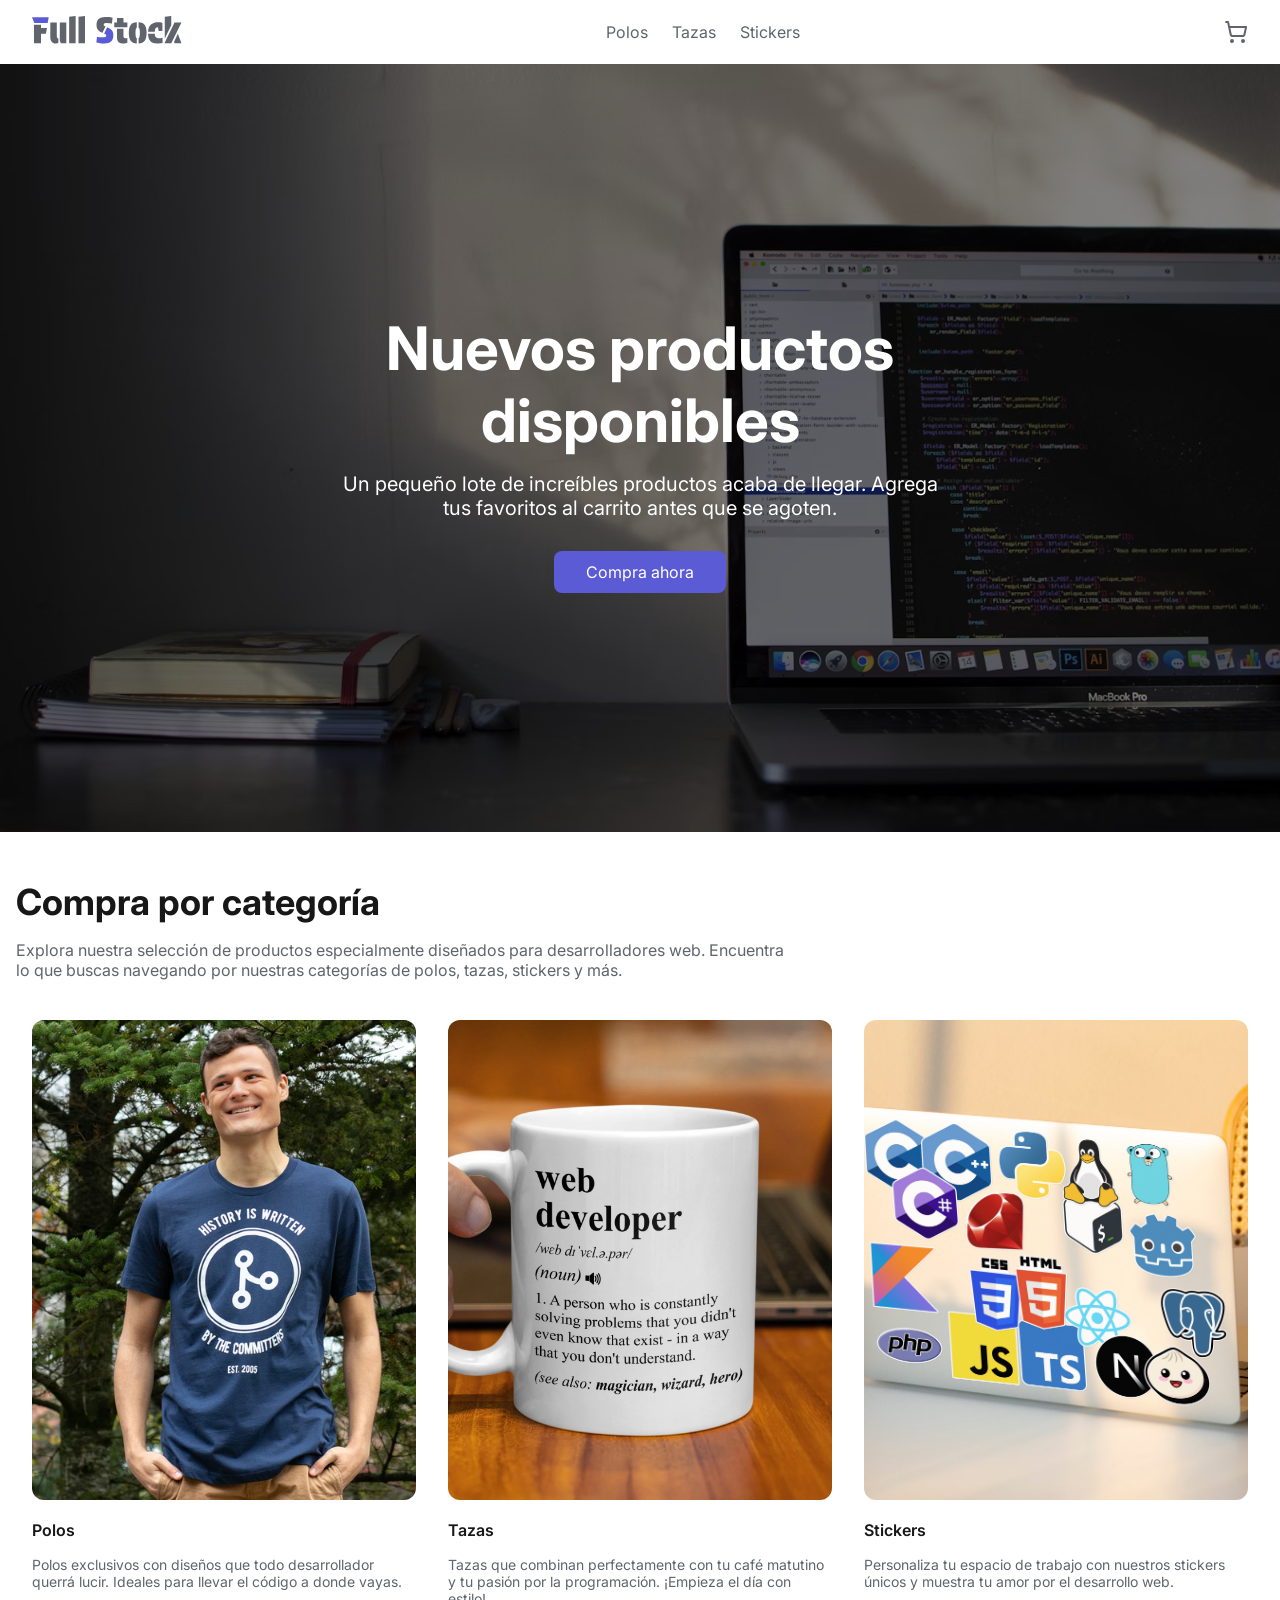
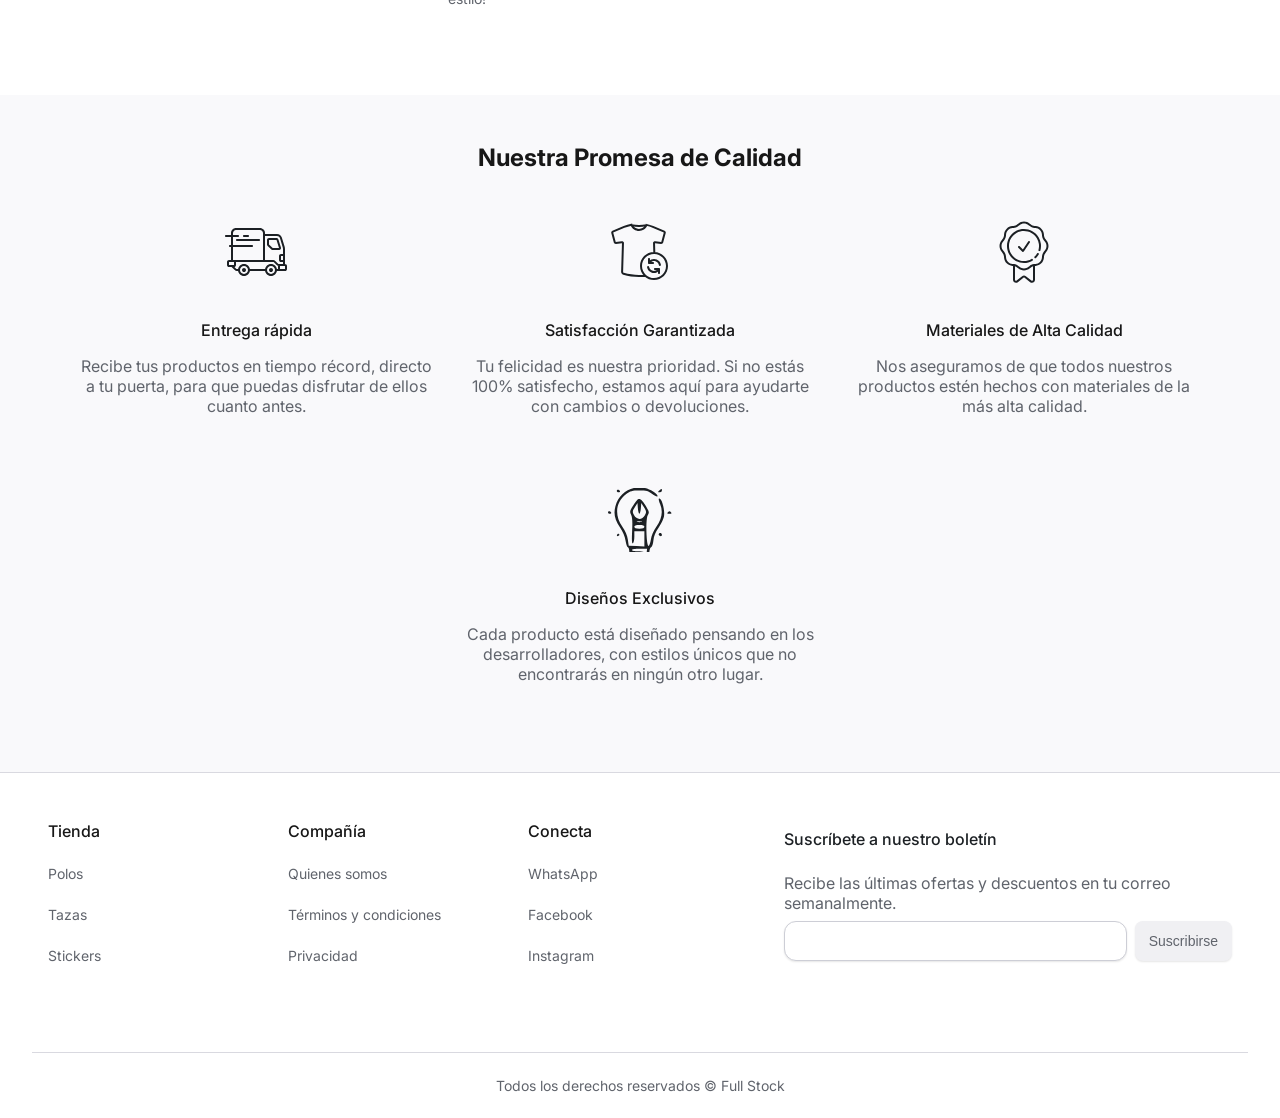
==== index.html @ e5b54200 "Agrega features section y usa container class para definir el layout de cada section de la pagina, e" ====
<!DOCTYPE html>
<html lang="es">
  <head>
    <meta charset="UTF-8" />
    <meta name="viewport" content="width=device-width, initial-scale=1.0" />
    <title>Full Stock | Inicio</title>
    <link rel="preconnect" href="https://fonts.googleapis.com" />
    <link rel="preconnect" href="https://fonts.gstatic.com" crossorigin />
    <link
      href="https://fonts.googleapis.com/css2?family=Inter:wght@100..900&display=swap"
      rel="stylesheet"
    />

    <link rel="stylesheet" href="./css/index.css" />
    <title>Home</title>
  </head>
  <body>
    <header class="header">
      <div class="logo-container">
        <img
          class="header__logo"
          src="./images/Full Stock.svg"
          alt="Logo de FullStock"
        />
      </div>
      <nav class="header__nav">
        <ul class="header__links">
          <li class="header__link header__link--polos">Polos</li>
          <li class="header__link header__link--tazas">Tazas</li>
          <li class="header__link header__link--stickers">Stickers</li>
        </ul>
      </nav>
      <span class="header__cart"></span>
    </header>
    <section class="hero">
      <div class="hero__content">
        <h2 class="hero__title">Nuevos productos disponibles</h2>
        <p class="hero__copy">
          Un pequeño lote de increíbles productos acaba de llegar. Agrega tus
          favoritos al carrito antes que se agoten.
        </p>
        <a class="hero__button" href="#">Compra ahora</a>
      </div>
    </section>
    <main>
      <section class="section__categorias">
        <div class="container container--categoria">
          <h1 class="categorias__title">Compra por categoría</h1>
          <p>
            Explora nuestra selección de productos especialmente diseñados para
            desarrolladores web. Encuentra lo que buscas navegando por nuestras
            categorías de polos, tazas, stickers y más.
          </p>
          <div class="categorias">
            <article class="categoria categoria--polos">
              <img
                class="categoria__image"
                src="./images/categoria_polos.png"
                alt="Joven con polo azul"
              />
              <h4 class="categoria__nombre">Polos</h4>
              <p>
                Polos exclusivos con diseños que todo desarrollador querrá
                lucir. Ideales para llevar el código a donde vayas.
              </p>
            </article>

            <article class="categoria categoria--tazas">
              <img
                class="categoria__image"
                src="./images/categoria_tazas.png"
                alt="Taza serigrafiada"
              />
              <h4 class="categoria__nombre">Tazas</h4>
              <p>
                Tazas que combinan perfectamente con tu café matutino y tu
                pasión por la programación. ¡Empieza el día con estilo!
              </p>
            </article>

            <article class="categoria categoria--stickers">
              <img
                class="categoria__image"
                src="./images/categoria_stickers.png"
                alt="Laptop con stickers de tecnologías"
              />
              <h4 class="categoria__nombre">Stickers</h4>
              <p>
                Personaliza tu espacio de trabajo con nuestros stickers únicos y
                muestra tu amor por el desarrollo web.
              </p>
            </article>
          </div>
        </div>
      </section>
      <section class="features">
        <div class="container container--features">
          <h2 class="features__title">Nuestra Promesa de Calidad</h2>
          <div class="features__articles">
            <article class="features__article">
              <span
                class="features__article-icon features__article-icon--shipping"
              ></span>
              <h4 class="features__article-title">Entrega rápida</h4>
              <p class="features__article-copy">
                Recibe tus productos en tiempo récord, directo a tu puerta, para
                que puedas disfrutar de ellos cuanto antes.
              </p>
            </article>
            <article class="features__article">
              <span
                class="features__article-icon features__article-icon--satisfaction"
              ></span>
              <h4 class="features__article-title">Satisfacción Garantizada</h4>
              <p class="features__article-copy">
                Tu felicidad es nuestra prioridad. Si no estás 100% satisfecho,
                estamos aquí para ayudarte con cambios o devoluciones.
              </p>
            </article>
            <article class="features__article">
              <span
                class="features__article-icon features__article-icon--quality"
              ></span>
              <h4 class="features__article-title">
                Materiales de Alta Calidad
              </h4>
              <p class="features__article-copy">
                Nos aseguramos de que todos nuestros productos estén hechos con
                materiales de la más alta calidad.
              </p>
            </article>
            <article class="features__article">
              <span
                class="features__article-icon features__article-icon--exclusive"
              ></span>
              <h4 class="features__article-title">Diseños Exclusivos</h4>
              <p class="features__article-copy">
                Cada producto está diseñado pensando en los desarrolladores, con
                estilos únicos que no encontrarás en ningún otro lugar.
              </p>
            </article>
          </div>
        </div>
      </section>
    </main>
    <footer class="footer">
      <section class="footer__main-container">
        <nav class="footer__nav">
          <div class="footer__nav-column">
            <h4 class="footer__nav-title">Tienda</h4>
            <ul class="footer__links">
              <li class="footer__link"><a href="#">Polos</a></li>
              <li class="footer__link"><a href="#">Tazas</a></li>
              <li class="footer__link"><a href="#">Stickers</a></li>
            </ul>
          </div>

          <div class="footer__nav-column">
            <h4 class="footer__nav-title">Compañía</h4>
            <ul class="footer__links">
              <li class="footer__link">
                <a href="./about.html">Quienes somos</a>
              </li>
              <li class="footer__link">
                <a href="./terms.html">Términos y condiciones</a>
              </li>
              <li class="footer__link">
                <a href="./privacy.html">Privacidad</a>
              </li>
            </ul>
          </div>

          <div class="footer__nav-column">
            <h4 class="footer__nav-title">Conecta</h4>
            <ul class="footer__links">
              <li class="footer__link"><a href="#">WhatsApp</a></li>
              <li class="footer__link"><a href="#">Facebook</a></li>
              <li class="footer__link"><a href="#">Instagram</a></li>
            </ul>
          </div>
        </nav>

        <section class="footer__boletin">
          <h4 class="footer__boletin-title">Suscríbete a nuestro boletín</h4>
          <p class="footer__copy">
            Recibe las últimas ofertas y descuentos en tu correo semanalmente.
          </p>
          <div class="button-container">
            <input
              type="text"
              class="footer__boletin-input"
              id="footer-input"
            />
            <button class="button button--footer-boletin">Suscribirse</button>
          </div>
        </section>
      </section>

      <div class="footer__copyright">
        <p class="footer__copyright-text">
          Todos los derechos reservados &copy; Full Stock
        </p>
      </div>
    </footer>
  </body>
</html>
---- css/index.css ----
*,
*::before,
*::after {
  padding: 0;
  margin: 0;
  box-sizing: border-box;
}

body {
  font-family: 'Inter', sans-serif;
  font-size: 1rem;
  font-weight: 400;
  color: #171717;
  background-color: #ffffff;
}

p {
  margin: 1rem 0px 2.5rem;
  max-width: 48rem;
  color: #60646c;
}

.header {
  display: flex;
  justify-content: space-between;
  align-items: center;
  max-width: 80rem;
  height: 4rem;
  margin: 0 auto;
  padding: 0rem 2rem;
}

.header__links {
  display: flex;
  list-style: none;
  color: #60646c;
}
.header__link {
  /* margin: 0px 12px; */
  padding: 22px 12px;
  cursor: pointer;
}
.header__link:hover {
  background-color: rgba(12, 12, 228, 0.06);
}

.header__cart {
  display: inline-block;
  width: 24px;
  height: 24px;
  background: url('../images/cart.svg') center/cover no-repeat;
}

.container {
  max-width: 80rem;
  padding: 3rem 1rem;
  margin: 0rem auto;
}

a {
  text-decoration: none;
}
.hero__button {
  color: white;
  padding: 0.6875rem 2rem;
  line-height: 1.5rem;
  height: 3rem;
  background-color: #5b5bd6;
  border-radius: 0.5rem;
}

ul {
  list-style: none;
}

.hero {
  display: flex;
  justify-content: center;
  align-items: center;
  background: url('../images/hero-image.jpg') center/cover no-repeat;
  background-color: rgba(0, 0, 0, 0.5);
  background-blend-mode: multiply;
}

.hero__content {
  color: white;
  max-width: 48rem;
  padding: 8rem 1rem;
  text-align: center;
}

@media (min-width: 768px) {
  .hero {
    height: 48rem;
  }
  .hero__content {
    padding: 16rem 5rem;
  }
}
.hero__title {
  color: white;
  font-size: 2.25rem;
}

@media (min-width: 768px) {
  .hero__title {
    font-size: 3.75rem;
  }
}
.hero__copy {
  color: white;
  font-size: 1.25rem;
}

.categorias {
  display: flex;
  flex-direction: column;
  align-items: center;
  gap: 32px;
}
.categorias__title {
  font-size: 1.5rem;
}
@media (min-width: 768px) {
  .categorias__title {
    font-size: 2.25rem;
  }
}
.categoria {
  max-width: 384px;
  width: 100%;
}
.categoria__nombre {
  font-weight: 600;
}

.categoria p {
  font-size: 0.875rem;
}

.categoria__image {
  max-width: 100%;
  height: 100%;
  aspect-ratio: 1;
  object-fit: cover;
  border-radius: 12px;
}

.categoria__nombre {
  margin-top: 1rem;
}

@media (min-width: 768px) {
  .categorias {
    flex-direction: row;
    justify-content: center;
    align-items: flex-start;
  }

  .categoria__image {
    aspect-ratio: 1/1.25;
    max-height: 480px;
  }
}
@media (min-width: 1280px) {
  .categorias {
    gap: 2rem;
  }
}

/* Features section */
.features {
  background-color: #00005506;
  text-align: center;
}
.features__title {
  margin-bottom: 3rem;
}
.features__articles {
  display: flex;
  flex-wrap: wrap;
  gap: 2rem;
  justify-content: center;
}
.features__article {
  width: 300px;
}
@media (min-width: 768px) {
  .features__articles {
    justify-content: center;
  }
  .features__article {
    width: 352px;
  }
}

@media (min-width: 1440px) {
  .features__article {
    width: calc((100% - 6rem) / 4);
  }
}
.features__article-icon {
  display: inline-block;
  width: 4rem;
  height: 4rem;
  margin-bottom: 2rem;
  background: url('../images/icons/shipping.svg') center/cover no-repeat;
}
.features__article-icon--satisfaction {
  background-image: url('../images/icons/satisfaction.svg');
}
.features__article-icon--quality {
  background-image: url('../images/icons/quality.svg');
}
.features__article-icon--exclusive {
  background-image: url('../images/icons/exclusive.svg');
}

.features__article-title {
  font-weight: 500;
}
.features__article-copy {
  font-weight: 400;
}

/* Footer section */
.footer {
  max-width: 80rem;
  margin: 0 auto;

  border-top: 1px solid #d9d9e0;
}
.footer__main-container {
  display: flex;
  flex-direction: column;
  padding: 3rem 1rem 4rem;
}

.footer__nav {
  display: flex;
  flex-wrap: wrap;
  gap: 1rem;
}
.footer__nav-title {
  font-weight: 500;
}
.footer__nav-column {
  width: calc(50% - 0.5rem);
}

.footer__link {
  margin: 1.5rem 0px;
  font-size: 0.875rem;
}
.footer__link a {
  color: #60646c;
}
.footer__boletin {
  margin-top: 0.5rem;
}
.footer__copy {
  margin: 0rem 0rem 0.5rem;
}
.button-container {
  display: flex;
  align-items: center;
}
.footer__boletin {
  max-width: 28rem;
}
.footer__boletin-title {
  margin-bottom: 1.5rem;
  font-weight: 500;
  color: #1c2024;
}

.footer__boletin-input {
  width: 100%;
  /* max-width: 20.3975rem; */
  height: 2.5rem;
  margin-right: 0.5rem;
  border: 1px solid #cdced6;
  border-radius: 0.75rem;
  box-shadow: 0px 1px 2px 0px rgba(0, 0, 0, 0.1);
}
.button--footer-boletin {
  height: 2.5rem;
  padding: 0.5625rem 0.875rem;
  font-size: 0.875rem;
  font-weight: 500;
  line-height: 1.25rem;
  border: none;
  border-radius: 0.5rem;
  background-color: #f0f0f3;
  cursor: pointer;
  box-shadow: 0px 1px 2px 0px rgba(0, 0, 0, 0.1);
  color: #60646c;
}

.button--footer-boletin:hover {
  background-color: rgba(12, 12, 228, 0.06);
}
.footer__copyright {
  padding: 1.5rem 0rem;
  width: 100%;
  font-size: 0.875rem;
  border-top: 1px solid #d9d9e0;
}
.footer__copyright-text {
  margin: 0px auto;
  width: 100%;
  text-align: center;
}

@media (min-width: 768px) {
  .footer__nav {
    flex-wrap: nowrap;
    justify-content: center;
  }
}
@media (min-width: 1280px) {
  .footer {
    padding-left: 2rem;
    padding-right: 2rem;
  }
  .footer__main-container {
    flex-direction: row;
    justify-content: space-between;
    gap: 2rem;
  }
  .footer__nav {
    width: 100%;
  }

  .footer__boletin {
    min-width: 28rem;
  }
}
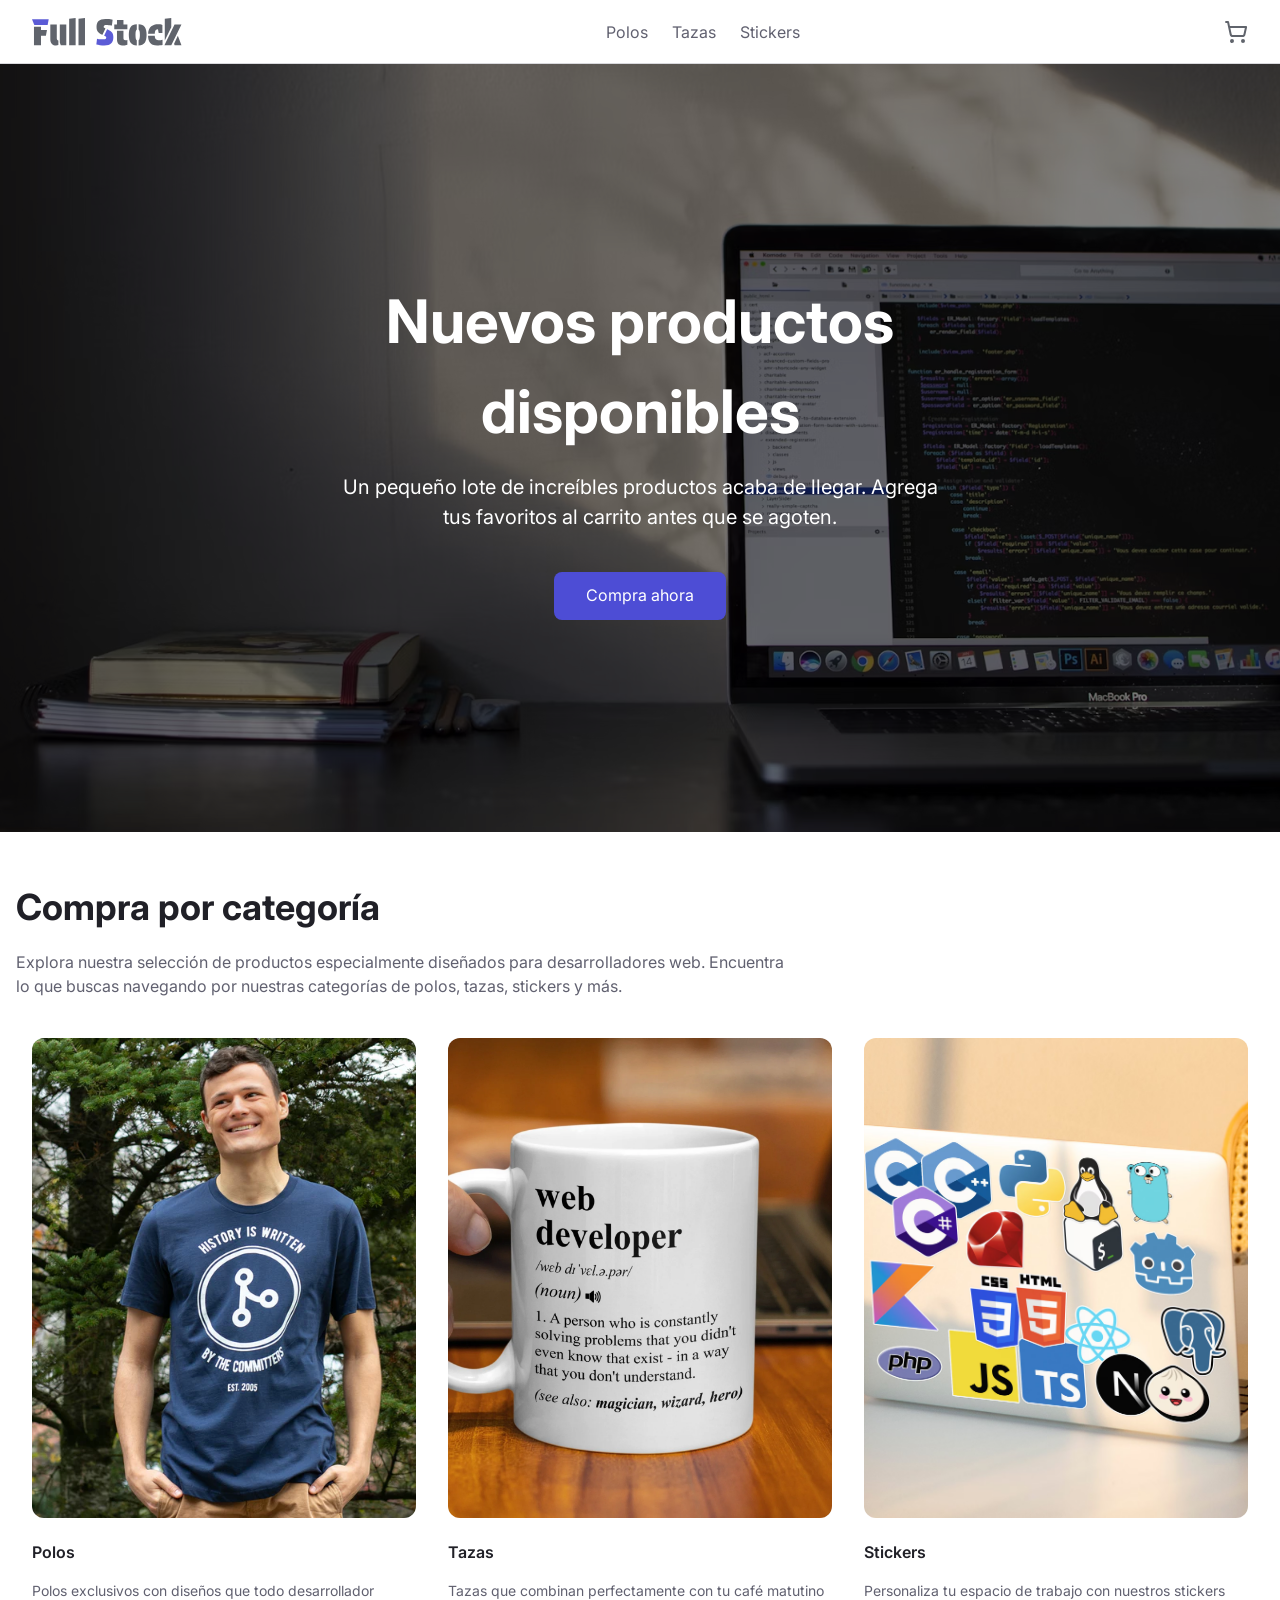
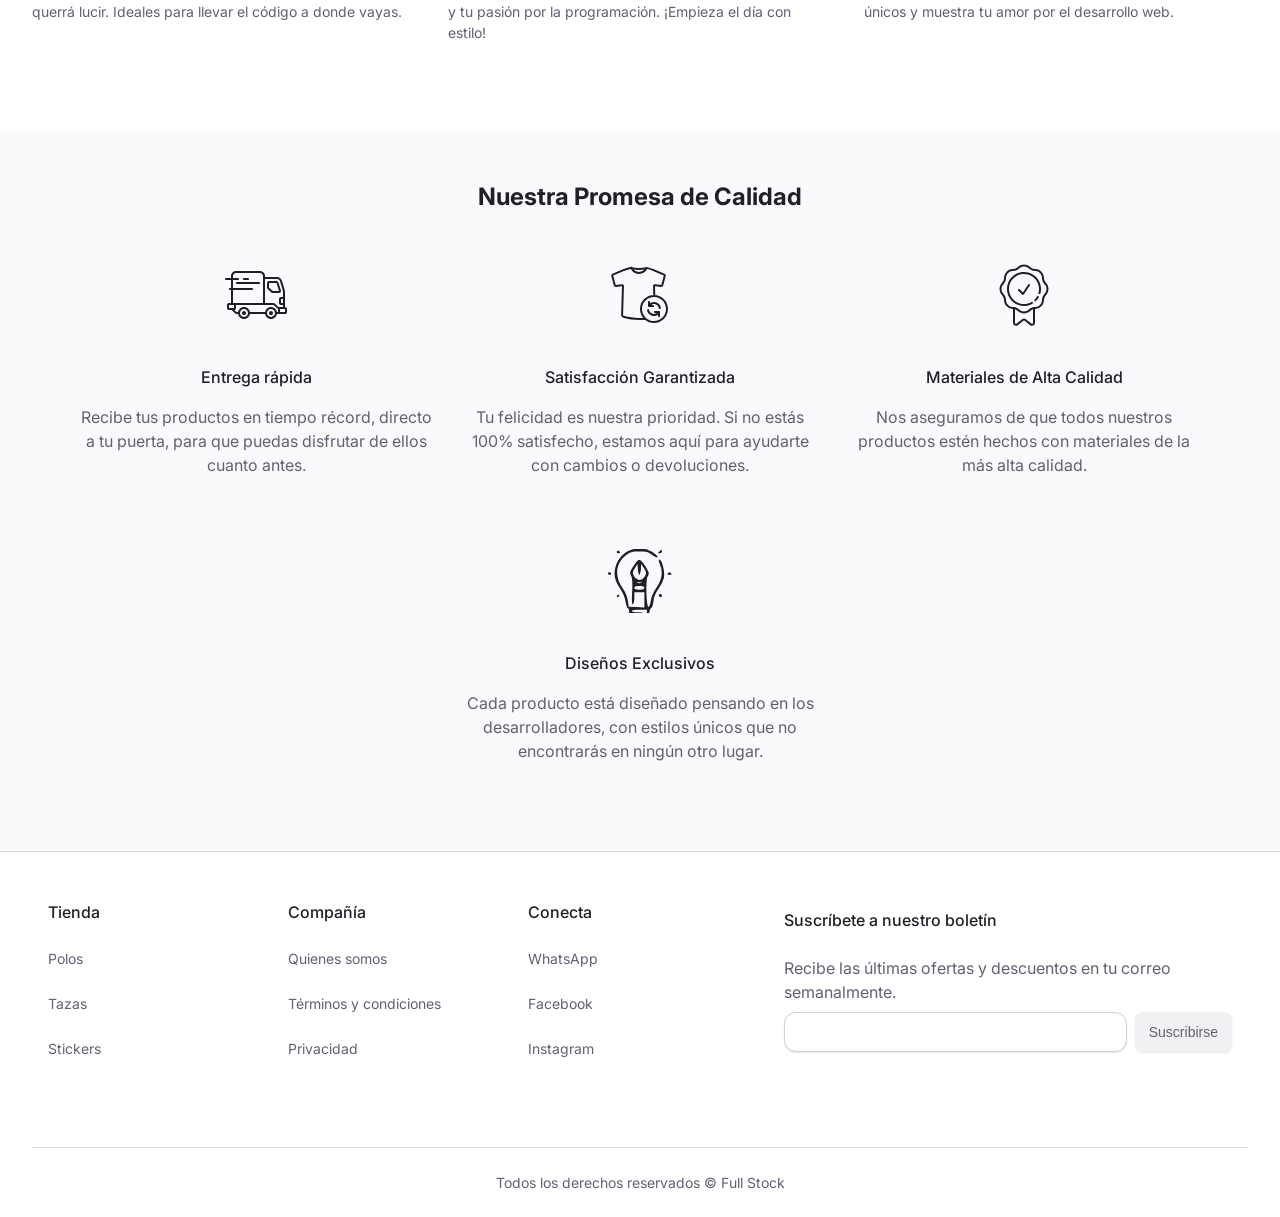
==== commit c19def3a: "Crea un sistema de diseño para los estilos" ====
--- a/index.html
+++ b/index.html
@@ -21,6 +21,7 @@
           class="header__logo"
           src="./images/Full Stock.svg"
           alt="Logo de FullStock"
+          height="40"
         />
       </div>
       <nav class="header__nav">
@@ -43,48 +44,48 @@
       </div>
     </section>
     <main>
-      <section class="section__categorias">
-        <div class="container container--categoria">
-          <h1 class="categorias__title">Compra por categoría</h1>
+      <section class="section__categories">
+        <div class="container container--category">
+          <h1 class="categories__title">Compra por categoría</h1>
           <p>
             Explora nuestra selección de productos especialmente diseñados para
             desarrolladores web. Encuentra lo que buscas navegando por nuestras
             categorías de polos, tazas, stickers y más.
           </p>
-          <div class="categorias">
-            <article class="categoria categoria--polos">
+          <div class="categories">
+            <article class="category category--polos">
               <img
-                class="categoria__image"
+                class="category__image"
                 src="./images/categoria_polos.png"
                 alt="Joven con polo azul"
               />
-              <h4 class="categoria__nombre">Polos</h4>
+              <h4 class="category__type">Polos</h4>
               <p>
                 Polos exclusivos con diseños que todo desarrollador querrá
                 lucir. Ideales para llevar el código a donde vayas.
               </p>
             </article>
 
-            <article class="categoria categoria--tazas">
+            <article class="category category--tazas">
               <img
-                class="categoria__image"
+                class="category__image"
                 src="./images/categoria_tazas.png"
                 alt="Taza serigrafiada"
               />
-              <h4 class="categoria__nombre">Tazas</h4>
+              <h4 class="category__type">Tazas</h4>
               <p>
                 Tazas que combinan perfectamente con tu café matutino y tu
                 pasión por la programación. ¡Empieza el día con estilo!
               </p>
             </article>
 
-            <article class="categoria categoria--stickers">
+            <article class="category category--stickers">
               <img
-                class="categoria__image"
+                class="category__image"
                 src="./images/categoria_stickers.png"
                 alt="Laptop con stickers de tecnologías"
               />
-              <h4 class="categoria__nombre">Stickers</h4>
+              <h4 class="category__type">Stickers</h4>
               <p>
                 Personaliza tu espacio de trabajo con nuestros stickers únicos y
                 muestra tu amor por el desarrollo web.
--- a/css/index.css
+++ b/css/index.css
@@ -1,338 +1,21 @@
-*,
-*::before,
-*::after {
-  padding: 0;
-  margin: 0;
-  box-sizing: border-box;
-}
+/* css/index.css */
 
-body {
-  font-family: 'Inter', sans-serif;
-  font-size: 1rem;
-  font-weight: 400;
-  color: #171717;
-  background-color: #ffffff;
-}
+/* 1. Foundation */
+@import url('1_foundation/tokens.css');
+@import url('1_foundation/reset.css');
+@import url('1_foundation/global.css');
 
-p {
-  margin: 1rem 0px 2.5rem;
-  max-width: 48rem;
-  color: #60646c;
-}
+/* 2. Layout */
+@import url('2_layout/container.css');
+@import url('2_layout/section.css');
 
-.header {
-  display: flex;
-  justify-content: space-between;
-  align-items: center;
-  max-width: 80rem;
-  height: 4rem;
-  margin: 0 auto;
-  padding: 0rem 2rem;
-}
+/* 3. Components */
+@import url('3_components/header.css');
+@import url('3_components/hero.css');
+@import url('3_components/categories.css');
+@import url('3_components/features.css');
+@import url('3_components/footer.css');
+@import url('3_components/button.css');
 
-.header__links {
-  display: flex;
-  list-style: none;
-  color: #60646c;
-}
-.header__link {
-  /* margin: 0px 12px; */
-  padding: 22px 12px;
-  cursor: pointer;
-}
-.header__link:hover {
-  background-color: rgba(12, 12, 228, 0.06);
-}
-
-.header__cart {
-  display: inline-block;
-  width: 24px;
-  height: 24px;
-  background: url('../images/cart.svg') center/cover no-repeat;
-}
-
-.container {
-  max-width: 80rem;
-  padding: 3rem 1rem;
-  margin: 0rem auto;
-}
-
-a {
-  text-decoration: none;
-}
-.hero__button {
-  color: white;
-  padding: 0.6875rem 2rem;
-  line-height: 1.5rem;
-  height: 3rem;
-  background-color: #5b5bd6;
-  border-radius: 0.5rem;
-}
-
-ul {
-  list-style: none;
-}
-
-.hero {
-  display: flex;
-  justify-content: center;
-  align-items: center;
-  background: url('../images/hero-image.jpg') center/cover no-repeat;
-  background-color: rgba(0, 0, 0, 0.5);
-  background-blend-mode: multiply;
-}
-
-.hero__content {
-  color: white;
-  max-width: 48rem;
-  padding: 8rem 1rem;
-  text-align: center;
-}
-
-@media (min-width: 768px) {
-  .hero {
-    height: 48rem;
-  }
-  .hero__content {
-    padding: 16rem 5rem;
-  }
-}
-.hero__title {
-  color: white;
-  font-size: 2.25rem;
-}
-
-@media (min-width: 768px) {
-  .hero__title {
-    font-size: 3.75rem;
-  }
-}
-.hero__copy {
-  color: white;
-  font-size: 1.25rem;
-}
-
-.categorias {
-  display: flex;
-  flex-direction: column;
-  align-items: center;
-  gap: 32px;
-}
-.categorias__title {
-  font-size: 1.5rem;
-}
-@media (min-width: 768px) {
-  .categorias__title {
-    font-size: 2.25rem;
-  }
-}
-.categoria {
-  max-width: 384px;
-  width: 100%;
-}
-.categoria__nombre {
-  font-weight: 600;
-}
-
-.categoria p {
-  font-size: 0.875rem;
-}
-
-.categoria__image {
-  max-width: 100%;
-  height: 100%;
-  aspect-ratio: 1;
-  object-fit: cover;
-  border-radius: 12px;
-}
-
-.categoria__nombre {
-  margin-top: 1rem;
-}
-
-@media (min-width: 768px) {
-  .categorias {
-    flex-direction: row;
-    justify-content: center;
-    align-items: flex-start;
-  }
-
-  .categoria__image {
-    aspect-ratio: 1/1.25;
-    max-height: 480px;
-  }
-}
-@media (min-width: 1280px) {
-  .categorias {
-    gap: 2rem;
-  }
-}
-
-/* Features section */
-.features {
-  background-color: #00005506;
-  text-align: center;
-}
-.features__title {
-  margin-bottom: 3rem;
-}
-.features__articles {
-  display: flex;
-  flex-wrap: wrap;
-  gap: 2rem;
-  justify-content: center;
-}
-.features__article {
-  width: 300px;
-}
-@media (min-width: 768px) {
-  .features__articles {
-    justify-content: center;
-  }
-  .features__article {
-    width: 352px;
-  }
-}
-
-@media (min-width: 1440px) {
-  .features__article {
-    width: calc((100% - 6rem) / 4);
-  }
-}
-.features__article-icon {
-  display: inline-block;
-  width: 4rem;
-  height: 4rem;
-  margin-bottom: 2rem;
-  background: url('../images/icons/shipping.svg') center/cover no-repeat;
-}
-.features__article-icon--satisfaction {
-  background-image: url('../images/icons/satisfaction.svg');
-}
-.features__article-icon--quality {
-  background-image: url('../images/icons/quality.svg');
-}
-.features__article-icon--exclusive {
-  background-image: url('../images/icons/exclusive.svg');
-}
-
-.features__article-title {
-  font-weight: 500;
-}
-.features__article-copy {
-  font-weight: 400;
-}
-
-/* Footer section */
-.footer {
-  max-width: 80rem;
-  margin: 0 auto;
-
-  border-top: 1px solid #d9d9e0;
-}
-.footer__main-container {
-  display: flex;
-  flex-direction: column;
-  padding: 3rem 1rem 4rem;
-}
-
-.footer__nav {
-  display: flex;
-  flex-wrap: wrap;
-  gap: 1rem;
-}
-.footer__nav-title {
-  font-weight: 500;
-}
-.footer__nav-column {
-  width: calc(50% - 0.5rem);
-}
-
-.footer__link {
-  margin: 1.5rem 0px;
-  font-size: 0.875rem;
-}
-.footer__link a {
-  color: #60646c;
-}
-.footer__boletin {
-  margin-top: 0.5rem;
-}
-.footer__copy {
-  margin: 0rem 0rem 0.5rem;
-}
-.button-container {
-  display: flex;
-  align-items: center;
-}
-.footer__boletin {
-  max-width: 28rem;
-}
-.footer__boletin-title {
-  margin-bottom: 1.5rem;
-  font-weight: 500;
-  color: #1c2024;
-}
-
-.footer__boletin-input {
-  width: 100%;
-  /* max-width: 20.3975rem; */
-  height: 2.5rem;
-  margin-right: 0.5rem;
-  border: 1px solid #cdced6;
-  border-radius: 0.75rem;
-  box-shadow: 0px 1px 2px 0px rgba(0, 0, 0, 0.1);
-}
-.button--footer-boletin {
-  height: 2.5rem;
-  padding: 0.5625rem 0.875rem;
-  font-size: 0.875rem;
-  font-weight: 500;
-  line-height: 1.25rem;
-  border: none;
-  border-radius: 0.5rem;
-  background-color: #f0f0f3;
-  cursor: pointer;
-  box-shadow: 0px 1px 2px 0px rgba(0, 0, 0, 0.1);
-  color: #60646c;
-}
-
-.button--footer-boletin:hover {
-  background-color: rgba(12, 12, 228, 0.06);
-}
-.footer__copyright {
-  padding: 1.5rem 0rem;
-  width: 100%;
-  font-size: 0.875rem;
-  border-top: 1px solid #d9d9e0;
-}
-.footer__copyright-text {
-  margin: 0px auto;
-  width: 100%;
-  text-align: center;
-}
-
-@media (min-width: 768px) {
-  .footer__nav {
-    flex-wrap: nowrap;
-    justify-content: center;
-  }
-}
-@media (min-width: 1280px) {
-  .footer {
-    padding-left: 2rem;
-    padding-right: 2rem;
-  }
-  .footer__main-container {
-    flex-direction: row;
-    justify-content: space-between;
-    gap: 2rem;
-  }
-  .footer__nav {
-    width: 100%;
-  }
-
-  .footer__boletin {
-    min-width: 28rem;
-  }
-}
+/* 4. Utilities */
+@import url('4_utilities/utilities.css');
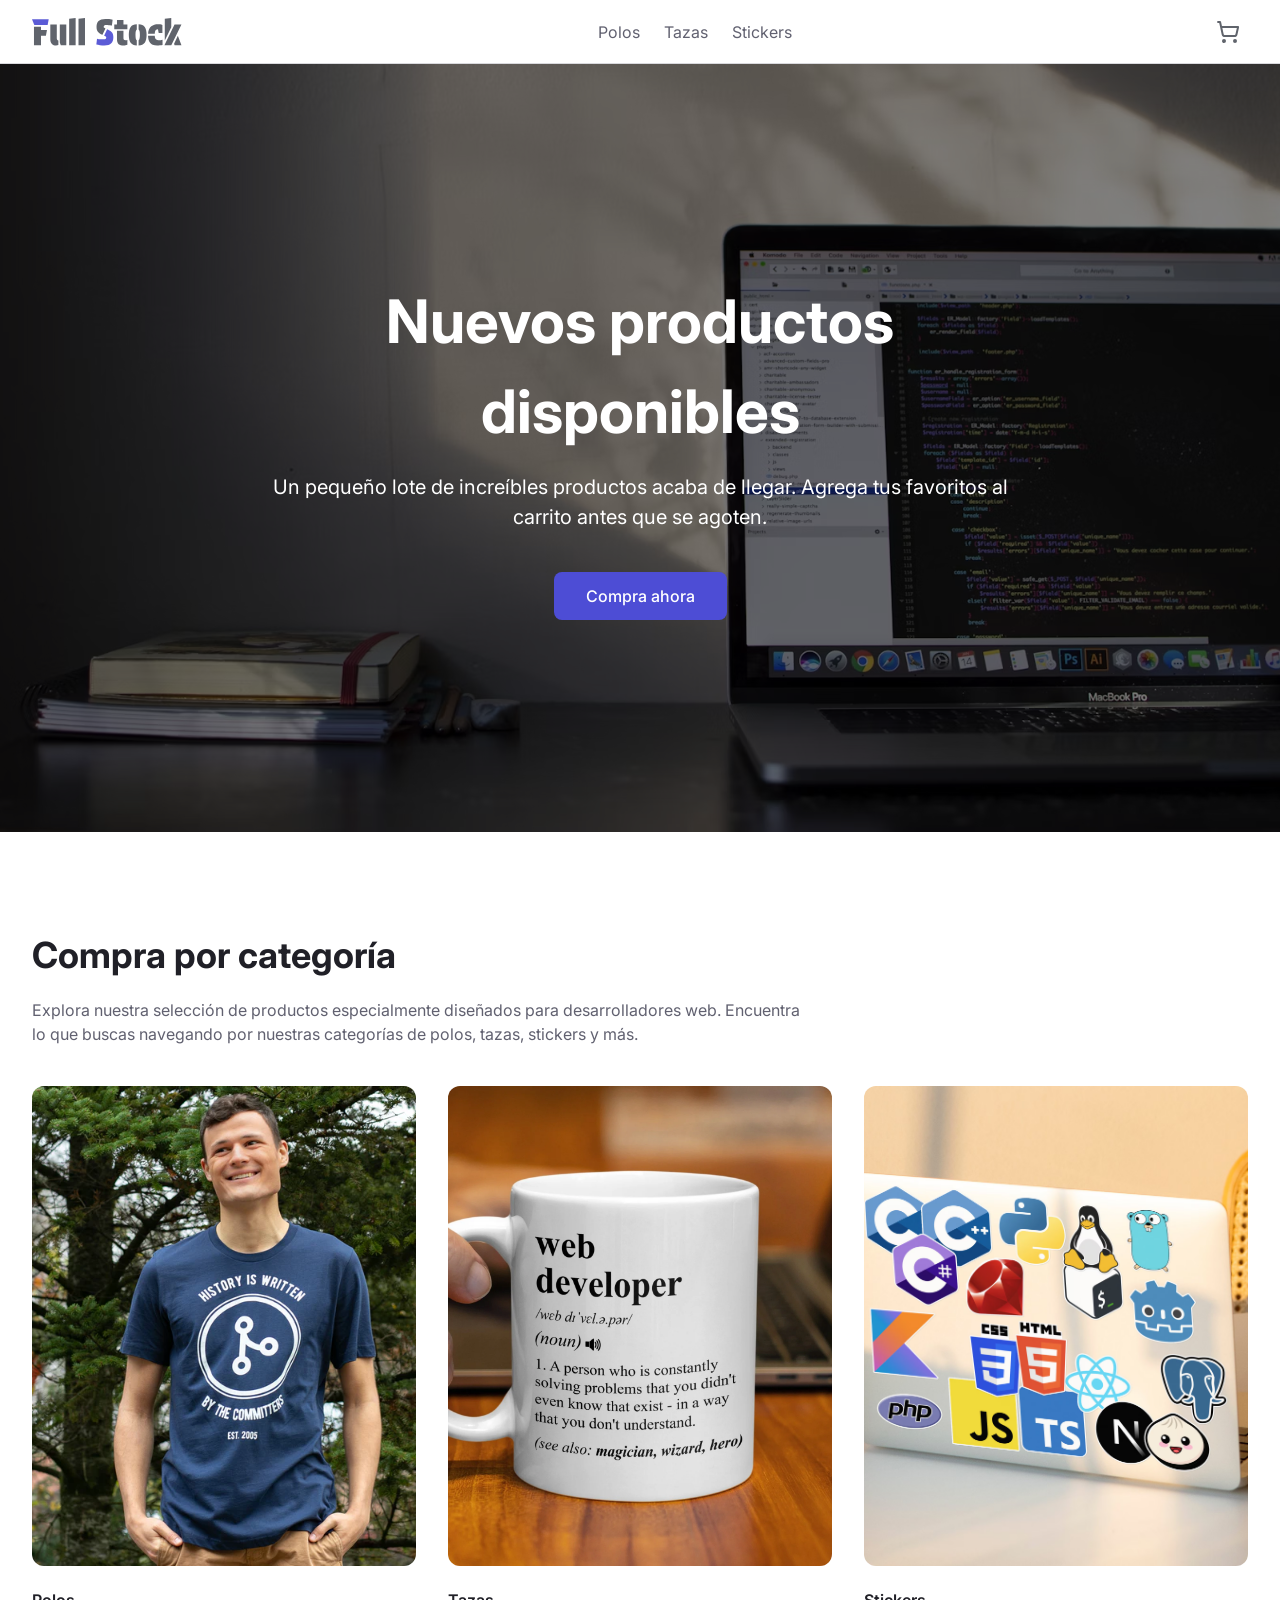
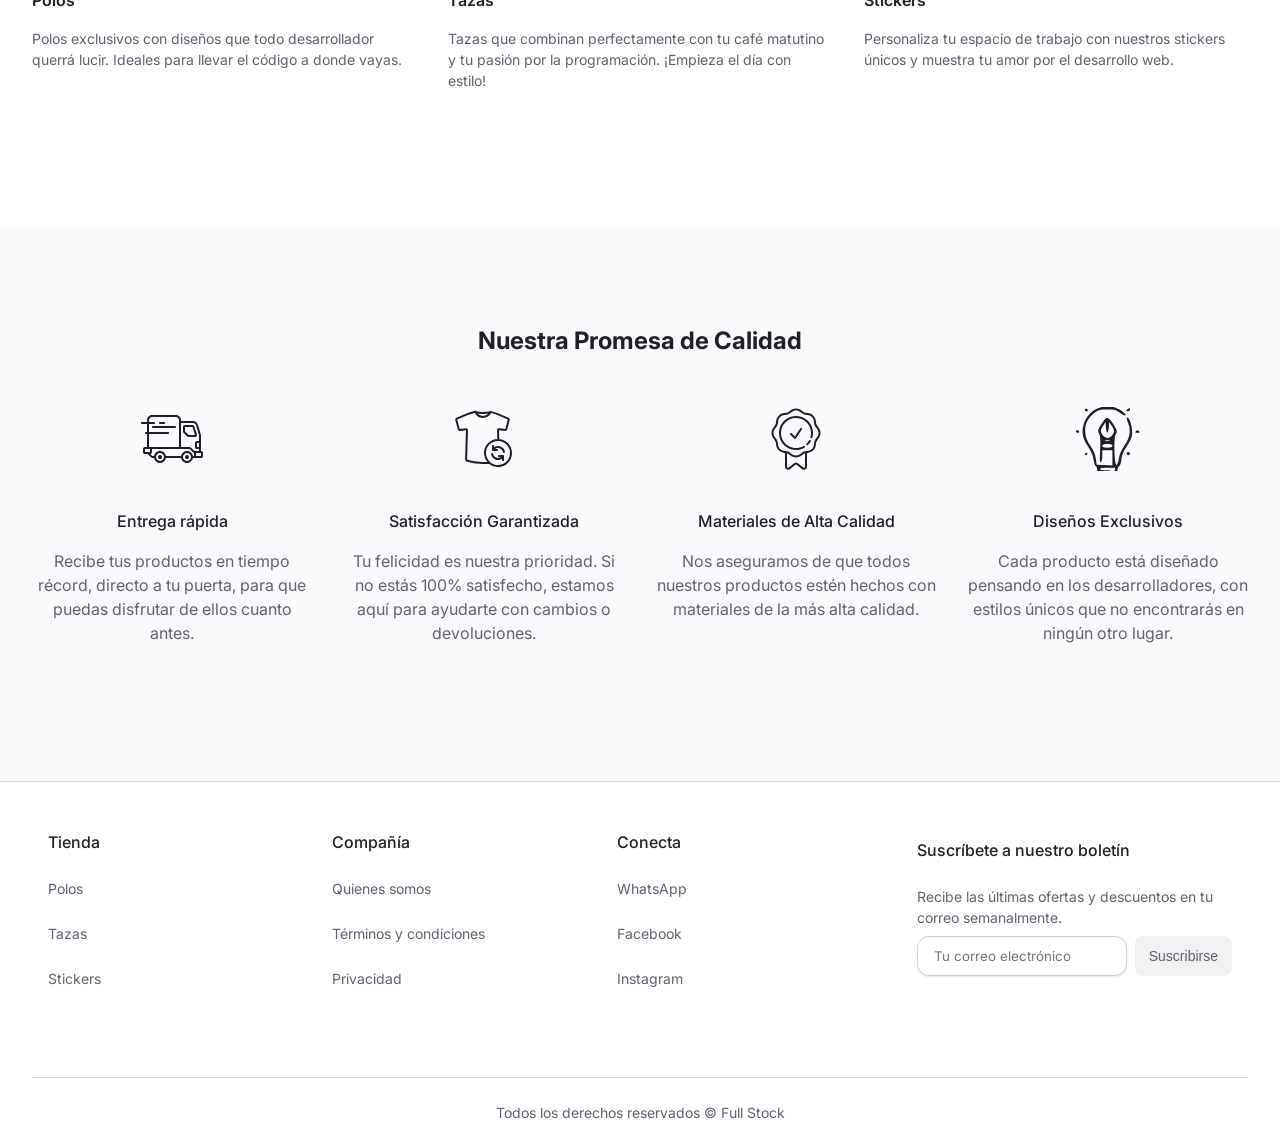
==== commit c85580fa: "Crea archivos css para componentes y refactoriza estilos" ====
--- a/index.html
+++ b/index.html
@@ -31,21 +31,39 @@
           <li class="header__link header__link--stickers">Stickers</li>
         </ul>
       </nav>
-      <span class="header__cart"></span>
+      <!-- <span class="header__cart"></span> -->
+      <button class="button button--ghost button--xl-icon">
+        <svg
+          width="24"
+          height="24"
+          viewBox="0 0 24 24"
+          fill="none"
+          xmlns="http://www.w3.org/2000/svg"
+        >
+          <path
+            d="M2.05005 2.05005H4.05005L6.71005 14.47C6.80763 14.9249 7.06072 15.3315 7.42576 15.6199C7.7908 15.9083 8.24495 16.0604 8.71005 16.05H18.49C18.9452 16.0493 19.3865 15.8933 19.7411 15.6079C20.0956 15.3224 20.3422 14.9246 20.4401 14.48L22.09 7.05005H5.12005M9 21C9 21.5523 8.55228 22 8 22C7.44772 22 7 21.5523 7 21C7 20.4477 7.44772 20 8 20C8.55228 20 9 20.4477 9 21ZM20 21C20 21.5523 19.5523 22 19 22C18.4477 22 18 21.5523 18 21C18 20.4477 18.4477 20 19 20C19.5523 20 20 20.4477 20 21Z"
+            stroke="#60646C"
+            stroke-width="2"
+            stroke-linecap="round"
+            stroke-linejoin="round"
+          />
+        </svg>
+      </button>
     </header>
-    <section class="hero">
-      <div class="hero__content">
-        <h2 class="hero__title">Nuevos productos disponibles</h2>
-        <p class="hero__copy">
-          Un pequeño lote de increíbles productos acaba de llegar. Agrega tus
-          favoritos al carrito antes que se agoten.
-        </p>
-        <a class="hero__button" href="#">Compra ahora</a>
-      </div>
-    </section>
+
     <main>
-      <section class="section__categories">
-        <div class="container container--category">
+      <section class="section hero">
+        <div class="container container--hero">
+          <h2 class="hero__title">Nuevos productos disponibles</h2>
+          <p class="hero__copy">
+            Un pequeño lote de increíbles productos acaba de llegar. Agrega tus
+            favoritos al carrito antes que se agoten.
+          </p>
+          <a class="button button--xl" href="#">Compra ahora</a>
+        </div>
+      </section>
+      <section class="section categories">
+        <div class="container container--categories">
           <h1 class="categories__title">Compra por categoría</h1>
           <p>
             Explora nuestra selección de productos especialmente diseñados para
@@ -53,7 +71,7 @@
             categorías de polos, tazas, stickers y más.
           </p>
           <div class="categories">
-            <article class="category category--polos">
+            <a href="#" class="category category--polos">
               <img
                 class="category__image"
                 src="./images/categoria_polos.png"
@@ -64,9 +82,9 @@
                 Polos exclusivos con diseños que todo desarrollador querrá
                 lucir. Ideales para llevar el código a donde vayas.
               </p>
-            </article>
-
-            <article class="category category--tazas">
+            </a>
+
+            <a href="#" class="category category--tazas">
               <img
                 class="category__image"
                 src="./images/categoria_tazas.png"
@@ -77,9 +95,9 @@
                 Tazas que combinan perfectamente con tu café matutino y tu
                 pasión por la programación. ¡Empieza el día con estilo!
               </p>
-            </article>
-
-            <article class="category category--stickers">
+            </a>
+
+            <a href="#" class="category category--stickers">
               <img
                 class="category__image"
                 src="./images/categoria_stickers.png"
@@ -90,52 +108,42 @@
                 Personaliza tu espacio de trabajo con nuestros stickers únicos y
                 muestra tu amor por el desarrollo web.
               </p>
-            </article>
-          </div>
-        </div>
-      </section>
-      <section class="features">
+            </a>
+          </div>
+        </div>
+      </section>
+      <section class="section features">
         <div class="container container--features">
           <h2 class="features__title">Nuestra Promesa de Calidad</h2>
           <div class="features__articles">
-            <article class="features__article">
-              <span
-                class="features__article-icon features__article-icon--shipping"
-              ></span>
-              <h4 class="features__article-title">Entrega rápida</h4>
-              <p class="features__article-copy">
+            <article class="feature">
+              <span class="feature-icon feature-icon--shipping"></span>
+              <h4 class="feature-title">Entrega rápida</h4>
+              <p class="feature-copy">
                 Recibe tus productos en tiempo récord, directo a tu puerta, para
                 que puedas disfrutar de ellos cuanto antes.
               </p>
             </article>
-            <article class="features__article">
-              <span
-                class="features__article-icon features__article-icon--satisfaction"
-              ></span>
-              <h4 class="features__article-title">Satisfacción Garantizada</h4>
-              <p class="features__article-copy">
+            <article class="feature">
+              <span class="feature-icon feature-icon--satisfaction"></span>
+              <h4 class="feature-title">Satisfacción Garantizada</h4>
+              <p class="feature-copy">
                 Tu felicidad es nuestra prioridad. Si no estás 100% satisfecho,
                 estamos aquí para ayudarte con cambios o devoluciones.
               </p>
             </article>
-            <article class="features__article">
-              <span
-                class="features__article-icon features__article-icon--quality"
-              ></span>
-              <h4 class="features__article-title">
-                Materiales de Alta Calidad
-              </h4>
-              <p class="features__article-copy">
+            <article class="feature">
+              <span class="feature-icon feature-icon--quality"></span>
+              <h4 class="feature-title">Materiales de Alta Calidad</h4>
+              <p class="feature-copy">
                 Nos aseguramos de que todos nuestros productos estén hechos con
                 materiales de la más alta calidad.
               </p>
             </article>
-            <article class="features__article">
-              <span
-                class="features__article-icon features__article-icon--exclusive"
-              ></span>
-              <h4 class="features__article-title">Diseños Exclusivos</h4>
-              <p class="features__article-copy">
+            <article class="feature">
+              <span class="feature-icon feature-icon--exclusive"></span>
+              <h4 class="feature-title">Diseños Exclusivos</h4>
+              <p class="feature-copy">
                 Cada producto está diseñado pensando en los desarrolladores, con
                 estilos únicos que no encontrarás en ningún otro lugar.
               </p>
@@ -144,6 +152,7 @@
         </div>
       </section>
     </main>
+
     <footer class="footer">
       <section class="footer__main-container">
         <nav class="footer__nav">
@@ -181,20 +190,23 @@
           </div>
         </nav>
 
-        <section class="footer__boletin">
+        <div class="footer__boletin">
           <h4 class="footer__boletin-title">Suscríbete a nuestro boletín</h4>
           <p class="footer__copy">
             Recibe las últimas ofertas y descuentos en tu correo semanalmente.
           </p>
-          <div class="button-container">
+          <div class="input-container">
             <input
               type="text"
               class="footer__boletin-input"
               id="footer-input"
+              placeholder="Tu correo electrónico"
             />
-            <button class="button button--footer-boletin">Suscribirse</button>
-          </div>
-        </section>
+            <button class="button button--lg button--secondary">
+              Suscribirse
+            </button>
+          </div>
+        </div>
       </section>
 
       <div class="footer__copyright">
--- a/css/index.css
+++ b/css/index.css
@@ -11,10 +11,23 @@
 
 /* 3. Components */
 @import url('3_components/header.css');
+@import url('3_components/main-nav.css');
+@import url('3_components/nav-item.css');
+
 @import url('3_components/hero.css');
+
 @import url('3_components/categories.css');
+@import url('3_components/category.css');
+
 @import url('3_components/features.css');
+@import url('3_components/feature.css');
+
 @import url('3_components/footer.css');
+@import url('3_components/links-group.css');
+@import url('3_components/input.css');
+@import url('3_components/newsletter-form.css');
+
+
 @import url('3_components/button.css');
 
 /* 4. Utilities */
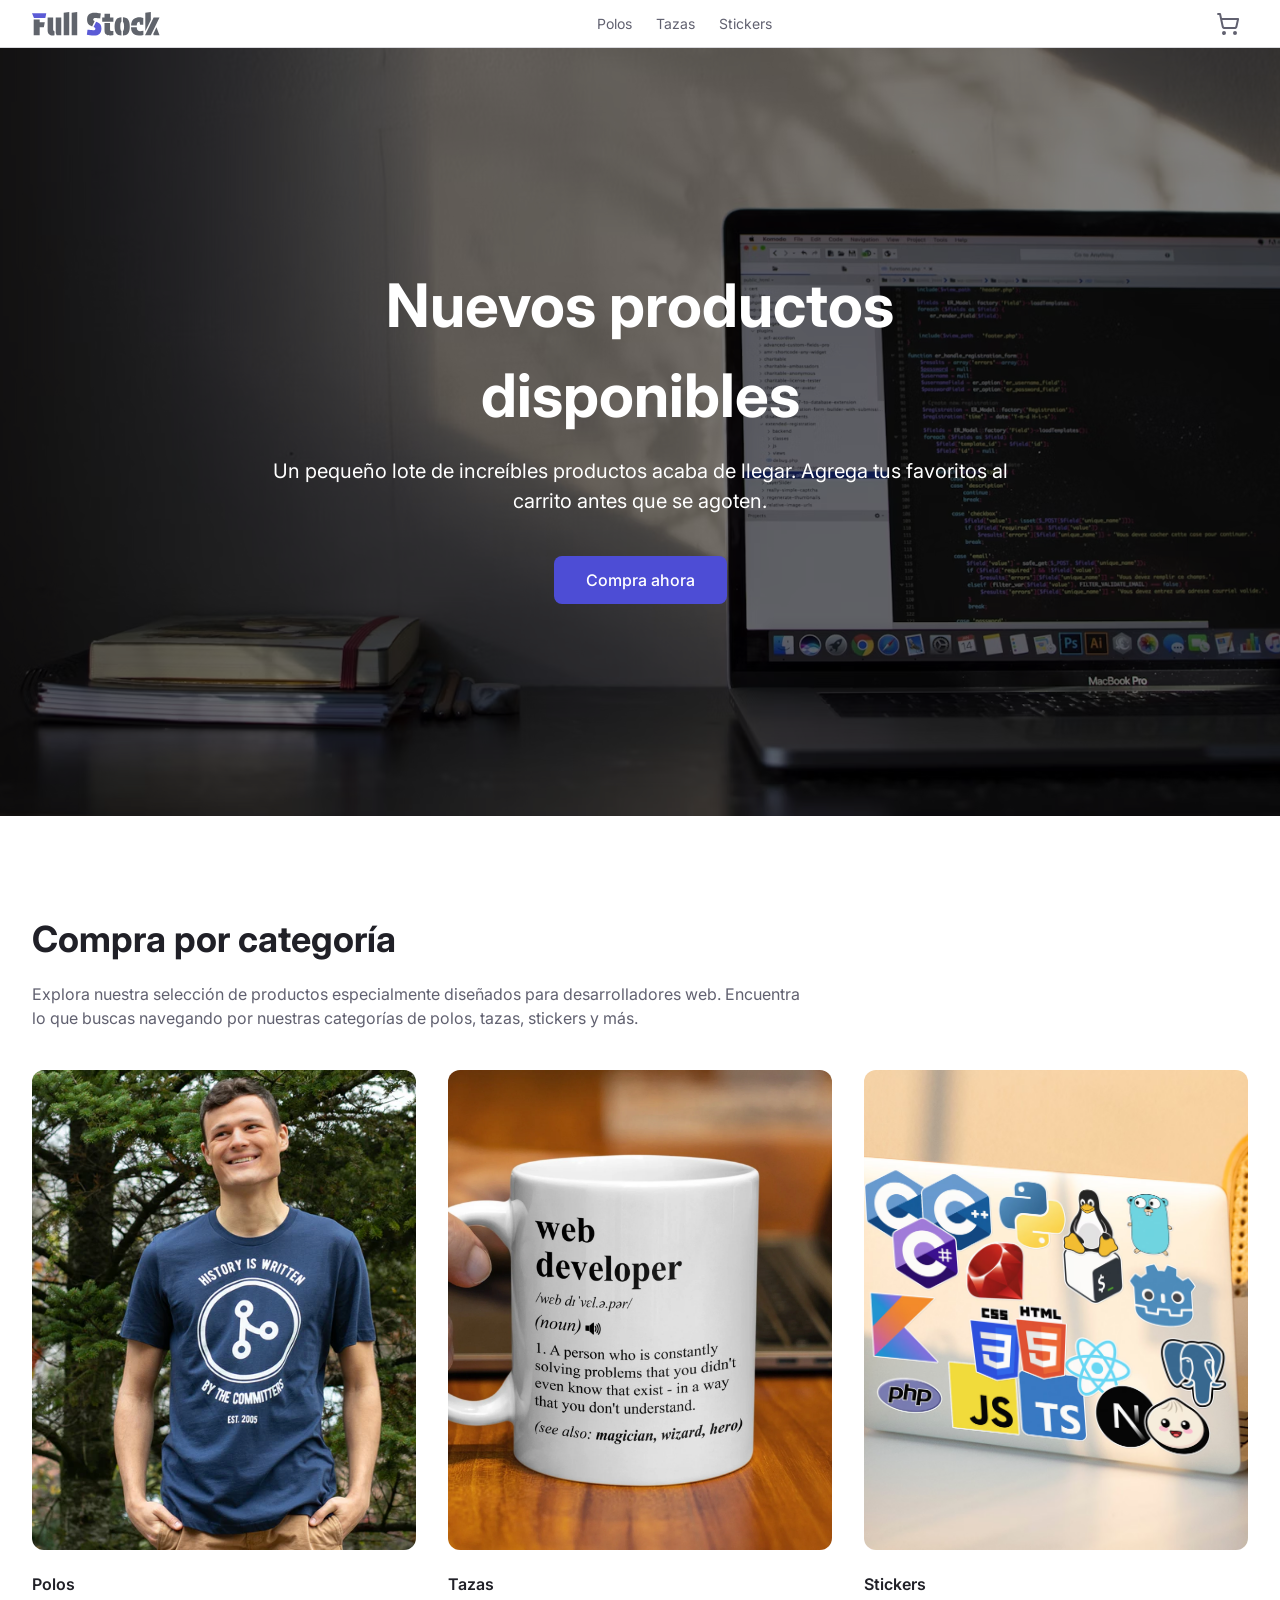
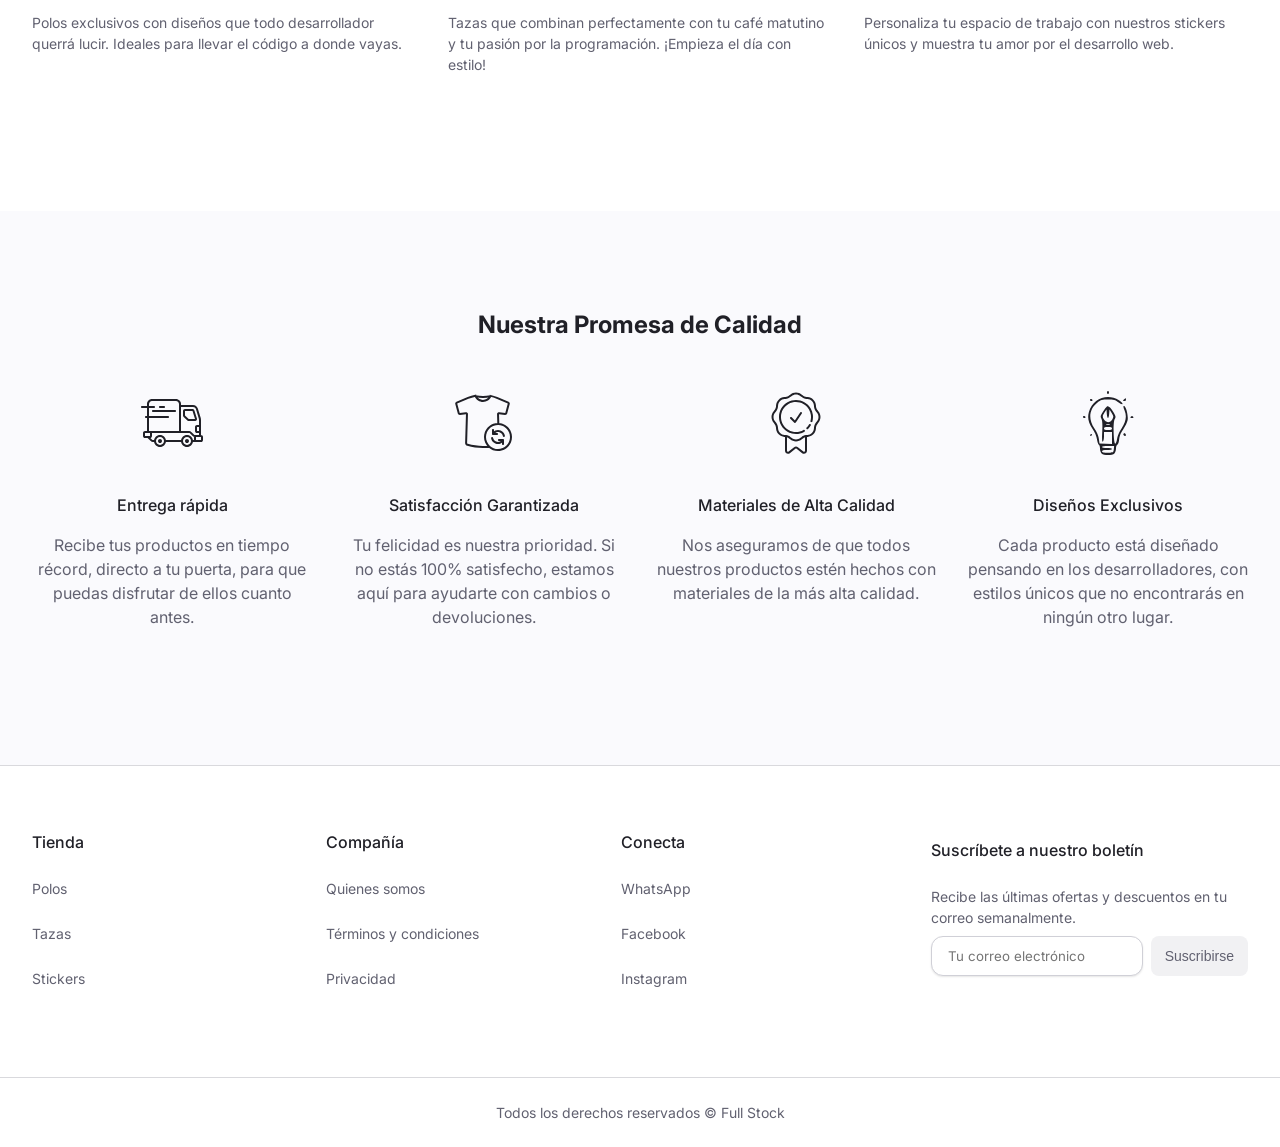
==== commit 6106bfa8: "Agrega dark mode, feature svg icons, header responsive con positioning" ====
--- a/index.html
+++ b/index.html
@@ -21,7 +21,7 @@
           class="header__logo"
           src="./images/Full Stock.svg"
           alt="Logo de FullStock"
-          height="40"
+          width="128"
         />
       </div>
       <nav class="header__nav">
@@ -42,7 +42,7 @@
         >
           <path
             d="M2.05005 2.05005H4.05005L6.71005 14.47C6.80763 14.9249 7.06072 15.3315 7.42576 15.6199C7.7908 15.9083 8.24495 16.0604 8.71005 16.05H18.49C18.9452 16.0493 19.3865 15.8933 19.7411 15.6079C20.0956 15.3224 20.3422 14.9246 20.4401 14.48L22.09 7.05005H5.12005M9 21C9 21.5523 8.55228 22 8 22C7.44772 22 7 21.5523 7 21C7 20.4477 7.44772 20 8 20C8.55228 20 9 20.4477 9 21ZM20 21C20 21.5523 19.5523 22 19 22C18.4477 22 18 21.5523 18 21C18 20.4477 18.4477 20 19 20C19.5523 20 20 20.4477 20 21Z"
-            stroke="#60646C"
+            stroke="currentColor"
             stroke-width="2"
             stroke-linecap="round"
             stroke-linejoin="round"
@@ -117,7 +117,20 @@
           <h2 class="features__title">Nuestra Promesa de Calidad</h2>
           <div class="features__articles">
             <article class="feature">
-              <span class="feature-icon feature-icon--shipping"></span>
+              <svg
+                width="64"
+                height="64"
+                viewBox="0 0 64 64"
+                fill="none"
+                xmlns="http://www.w3.org/2000/svg"
+                class="feature-icon"
+              >
+                <path
+                  d="M8 41H7V42H8V41ZM40 14C39.7348 14 39.4804 14.1054 39.2929 14.2929C39.1054 14.4804 39 14.7348 39 15C39 15.2652 39.1054 15.5196 39.2929 15.7071C39.4804 15.8946 39.7348 16 40 16V14ZM60 45V46H61V45H60ZM55 45V44H54V45H55ZM60 36C60.2652 36 60.5196 35.8946 60.7071 35.7071C60.8946 35.5196 61 35.2652 61 35C61 34.7348 60.8946 34.4804 60.7071 34.2929C60.5196 34.1054 60.2652 34 60 34V36ZM60 42C60.2652 42 60.5196 41.8946 60.7071 41.7071C60.8946 41.5196 61 41.2652 61 41C61 40.7348 60.8946 40.4804 60.7071 40.2929C60.5196 40.1054 60.2652 40 60 40V42ZM2 15C1.73478 15 1.48043 15.1054 1.29289 15.2929C1.10536 15.4804 1 15.7348 1 16C1 16.2652 1.10536 16.5196 1.29289 16.7071C1.48043 16.8946 1.73478 17 2 17V15ZM14 17C14.2652 17 14.5196 16.8946 14.7071 16.7071C14.8946 16.5196 15 16.2652 15 16C15 15.7348 14.8946 15.4804 14.7071 15.2929C14.5196 15.1054 14.2652 15 14 15V17ZM20 15C19.7348 15 19.4804 15.1054 19.2929 15.2929C19.1054 15.4804 19 15.7348 19 16C19 16.2652 19.1054 16.5196 19.2929 16.7071C19.4804 16.8946 19.7348 17 20 17V15ZM24 17C24.2652 17 24.5196 16.8946 24.7071 16.7071C24.8946 16.5196 25 16.2652 25 16C25 15.7348 24.8946 15.4804 24.7071 15.2929C24.5196 15.1054 24.2652 15 24 15V17ZM13 19C12.7348 19 12.4804 19.1054 12.2929 19.2929C12.1054 19.4804 12 19.7348 12 20C12 20.2652 12.1054 20.5196 12.2929 20.7071C12.4804 20.8946 12.7348 21 13 21V19ZM35 21C35.2652 21 35.5196 20.8946 35.7071 20.7071C35.8946 20.5196 36 20.2652 36 20C36 19.7348 35.8946 19.4804 35.7071 19.2929C35.5196 19.1054 35.2652 19 35 19V21ZM6 25C5.73478 25 5.48043 25.1054 5.29289 25.2929C5.10536 25.4804 5 25.7348 5 26C5 26.2652 5.10536 26.5196 5.29289 26.7071C5.48043 26.8946 5.73478 27 6 27V25ZM28 27C28.2652 27 28.5196 26.8946 28.7071 26.7071C28.8946 26.5196 29 26.2652 29 26C29 25.7348 28.8946 25.4804 28.7071 25.2929C28.5196 25.1054 28.2652 25 28 25V27ZM12 10H36V8H12V10ZM39 13V41H41V13H39ZM40 40H8V42H40V40ZM9 41V13H7V41H9ZM36 10C36.7957 10 37.5587 10.3161 38.1213 10.8787C38.6839 11.4413 39 12.2044 39 13H41C41 12.3434 40.8707 11.6932 40.6194 11.0866C40.3681 10.48 39.9998 9.92876 39.5355 9.46447C39.0712 9.00017 38.52 8.63188 37.9134 8.3806C37.3068 8.12933 36.6566 8 36 8V10ZM12 8C10.6739 8 9.40215 8.52678 8.46447 9.46447C7.52678 10.4021 7 11.6739 7 13H9C9 12.2044 9.31607 11.4413 9.87868 10.8787C10.4413 10.3161 11.2044 10 12 10V8ZM40 16H53.046V14H40V16ZM55.913 18.118L58.691 27.144L60.602 26.556L57.825 17.53L55.913 18.118ZM59 29.203V45H61V29.203H59ZM49.172 40H40V42H49.172V40ZM60 44H54.828V46H60V44ZM54.121 43.707L51.293 40.879L49.879 42.293L52.707 45.121L54.121 43.707ZM49.172 42C49.3035 41.9999 49.4327 42.0257 49.5542 42.076C49.6757 42.1263 49.786 42.2 49.879 42.293L51.293 40.879C50.7305 40.3164 49.9676 40.0002 49.172 40V42ZM58.691 27.144C58.8961 27.8111 59.0002 28.5051 59 29.203H61C61 28.306 60.866 27.413 60.602 26.556L58.691 27.144ZM54.828 44C54.5628 43.9999 54.3085 43.8946 54.121 43.707L52.707 45.121C53.2695 45.6836 54.0324 45.9998 54.828 46V44ZM53.046 16C53.6875 16.0001 54.3122 16.2058 54.8282 16.587C55.3442 16.9682 55.7244 17.5048 55.913 18.118L57.825 17.53C57.5106 16.5077 56.8766 15.6133 56.0163 14.9779C55.1559 14.3425 54.1145 13.9998 53.045 14V16H53.046ZM51 50C51 51.0609 50.5786 52.0783 49.8284 52.8284C49.0783 53.5786 48.0609 54 47 54V56C48.5913 56 50.1174 55.3679 51.2426 54.2426C52.3679 53.1174 53 51.5913 53 50H51ZM47 54C45.9391 54 44.9217 53.5786 44.1716 52.8284C43.4214 52.0783 43 51.0609 43 50H41C41 51.5913 41.6321 53.1174 42.7574 54.2426C43.8826 55.3679 45.4087 56 47 56V54ZM43 50C43 48.9391 43.4214 47.9217 44.1716 47.1716C44.9217 46.4214 45.9391 46 47 46V44C45.4087 44 43.8826 44.6321 42.7574 45.7574C41.6321 46.8826 41 48.4087 41 50H43ZM47 46C48.0609 46 49.0783 46.4214 49.8284 47.1716C50.5786 47.9217 51 48.9391 51 50H53C53 48.4087 52.3679 46.8826 51.2426 45.7574C50.1174 44.6321 48.5913 44 47 44V46ZM24 50C24 51.0609 23.5786 52.0783 22.8284 52.8284C22.0783 53.5786 21.0609 54 20 54V56C21.5913 56 23.1174 55.3679 24.2426 54.2426C25.3679 53.1174 26 51.5913 26 50H24ZM20 54C18.9391 54 17.9217 53.5786 17.1716 52.8284C16.4214 52.0783 16 51.0609 16 50H14C14 51.5913 14.6321 53.1174 15.7574 54.2426C16.8826 55.3679 18.4087 56 20 56V54ZM16 50C16 48.9391 16.4214 47.9217 17.1716 47.1716C17.9217 46.4214 18.9391 46 20 46V44C18.4087 44 16.8826 44.6321 15.7574 45.7574C14.6321 46.8826 14 48.4087 14 50H16ZM20 46C21.0609 46 22.0783 46.4214 22.8284 47.1716C23.5786 47.9217 24 48.9391 24 50H26C26 48.4087 25.3679 46.8826 24.2426 45.7574C23.1174 44.6321 21.5913 44 20 44V46ZM25 51H42V49H25V51ZM12.828 51H15V49H12.828V51ZM12.121 48.707L8.707 45.293L7.293 46.707L10.707 50.121L12.121 48.707ZM12.828 49C12.5628 48.9999 12.3085 48.8946 12.121 48.707L10.707 50.121C11.2695 50.6836 12.0324 50.9998 12.828 51V49ZM52 51H56V49H52V51ZM55 46H61V44H55V46ZM61 46V49H63V46H61ZM61 49H56V51H61V49ZM54 45V49H56V45H54ZM56 49H54C54 49.5304 54.2107 50.0391 54.5858 50.4142C54.9609 50.7893 55.4696 51 56 51V49ZM61 49V51C61.5304 51 62.0391 50.7893 62.4142 50.4142C62.7893 50.0391 63 49.5304 63 49H61ZM61 46H63C63 45.4696 62.7893 44.9609 62.4142 44.5858C62.0391 44.2107 61.5304 44 61 44V46ZM57 36H60V34H57V36ZM60 40H57V42H60V40ZM55 36V40H57V36H55ZM57 40H55C55 40.5304 55.2107 41.0391 55.5858 41.4142C55.9609 41.7893 56.4696 42 57 42V40ZM57 34C56.4696 34 55.9609 34.2107 55.5858 34.5858C55.2107 34.9609 55 35.4696 55 36H57V34ZM5 42H10V40H5V42ZM10 42V45H12V42H10ZM10 45H5V47H10V45ZM3 42V45H5V42H3ZM5 45H3C3 45.5304 3.21071 46.0391 3.58579 46.4142C3.96086 46.7893 4.46957 47 5 47V45ZM10 45V47C10.5304 47 11.0391 46.7893 11.4142 46.4142C11.7893 46.0391 12 45.5304 12 45H10ZM10 42H12C12 41.4696 11.7893 40.9609 11.4142 40.5858C11.0391 40.2107 10.5304 40 10 40V42ZM5 40C4.46957 40 3.96086 40.2107 3.58579 40.5858C3.21071 40.9609 3 41.4696 3 42H5V40ZM47 50V52C47.5304 52 48.0391 51.7893 48.4142 51.4142C48.7893 51.0391 49 50.5304 49 50H47ZM47 50H45C45 50.5304 45.2107 51.0391 45.5858 51.4142C45.9609 51.7893 46.4696 52 47 52V50ZM47 50V48C46.4696 48 45.9609 48.2107 45.5858 48.5858C45.2107 48.9609 45 49.4696 45 50H47ZM47 50H49C49 49.4696 48.7893 48.9609 48.4142 48.5858C48.0391 48.2107 47.5304 48 47 48V50ZM20 50V52C20.5304 52 21.0391 51.7893 21.4142 51.4142C21.7893 51.0391 22 50.5304 22 50H20ZM20 50H18C18 50.5304 18.2107 51.0391 18.5858 51.4142C18.9609 51.7893 19.4696 52 20 52V50ZM20 50V48C19.4696 48 18.9609 48.2107 18.5858 48.5858C18.2107 48.9609 18 49.4696 18 50H20ZM20 50H22C22 49.4696 21.7893 48.9609 21.4142 48.5858C21.0391 48.2107 20.5304 48 20 48V50ZM45 24.562V20H43V24.562H45ZM52.515 18H45V20H52.515V18ZM52.515 20L55.015 28L56.924 27.403L54.424 19.403L52.515 20ZM48.724 28L45 24.562L43.643 26.032L47.368 29.47L48.724 28ZM48.725 30H55.015V28H48.724L48.725 30ZM47.368 29.47C47.7374 29.8108 48.2225 30 48.725 30L48.724 28L47.368 29.47ZM55.015 28V30C55.3288 30 55.6381 29.9262 55.9181 29.7846C56.1981 29.6429 56.4408 29.4374 56.6266 29.1846C56.8125 28.9317 56.9362 28.6387 56.9879 28.3293C57.0395 28.0198 57.0177 27.7025 56.924 27.403L55.015 28ZM52.515 20L54.424 19.403C54.2969 18.9959 54.043 18.6411 53.6994 18.3885C53.3558 18.136 52.9415 17.9998 52.515 18V20ZM45 20V18C44.4696 18 43.9609 18.2107 43.5858 18.5858C43.2107 18.9609 43 19.4696 43 20H45ZM43 24.562C42.9999 24.8381 43.057 25.1113 43.1676 25.3643C43.2783 25.6173 43.4401 25.8446 43.643 26.032L45 24.562H43ZM2 17H14V15H2V17ZM20 17H24V15H20V17ZM13 21H35V19H13V21ZM6 27H28V25H6V27Z"
+                  fill="currentColor"
+                />
+              </svg>
+
               <h4 class="feature-title">Entrega rápida</h4>
               <p class="feature-copy">
                 Recibe tus productos en tiempo récord, directo a tu puerta, para
@@ -125,7 +138,19 @@
               </p>
             </article>
             <article class="feature">
-              <span class="feature-icon feature-icon--satisfaction"></span>
+              <svg
+                width="64"
+                height="64"
+                viewBox="0 0 64 64"
+                fill="none"
+                xmlns="http://www.w3.org/2000/svg"
+                class="feature-icon"
+              >
+                <path
+                  d="M23.458 4.6721L24.4 4.3381L24.113 3.5271L23.268 3.6901L23.458 4.6721ZM38.472 4.8641L38.686 3.8871L37.846 3.7021L37.538 4.5051L38.472 4.8641ZM53.139 22.8901L53.015 23.8831L53.139 22.8911V22.8901ZM47 47.9981C46.7348 47.9981 46.4804 48.1035 46.2929 48.291C46.1054 48.4785 46 48.7329 46 48.9981C46 49.2633 46.1054 49.5177 46.2929 49.7052C46.4804 49.8927 46.7348 49.9981 47 49.9981V47.9981ZM51 48.9981H52C52 48.7329 51.8946 48.4785 51.7071 48.291C51.5196 48.1035 51.2652 47.9981 51 47.9981V48.9981ZM45 43.9981C45.2652 43.9981 45.5196 43.8927 45.7071 43.7052C45.8946 43.5177 46 43.2633 46 42.9981C46 42.7329 45.8946 42.4785 45.7071 42.291C45.5196 42.1035 45.2652 41.9981 45 41.9981V43.9981ZM41 42.9981H40C40 43.2633 40.1054 43.5177 40.2929 43.7052C40.4804 43.8927 40.7348 43.9981 41 43.9981V42.9981ZM50.93 45.1631C50.974 45.4247 51.1202 45.6582 51.3363 45.812C51.5525 45.9659 51.8209 46.0276 52.0825 45.9836C52.3441 45.9396 52.5776 45.7934 52.7314 45.5773C52.8853 45.3611 52.947 45.0927 52.903 44.8311L50.93 45.1631ZM41.07 46.8311C41.026 46.5695 40.8798 46.336 40.6637 46.1822C40.4475 46.0283 40.1791 45.9666 39.9175 46.0106C39.6559 46.0546 39.4224 46.2008 39.2686 46.4169C39.1147 46.6331 39.053 46.9015 39.097 47.1631L41.07 46.8311ZM50 52.9981C50 53.2633 50.1054 53.5177 50.2929 53.7052C50.4804 53.8927 50.7348 53.9981 51 53.9981C51.2652 53.9981 51.5196 53.8927 51.7071 53.7052C51.8946 53.5177 52 53.2633 52 52.9981H50ZM42 38.9981C42 38.7329 41.8946 38.4785 41.7071 38.291C41.5196 38.1035 41.2652 37.9981 41 37.9981C40.7348 37.9981 40.4804 38.1035 40.2929 38.291C40.1054 38.4785 40 38.7329 40 38.9981H42ZM16.476 7.8301C18.7845 6.85824 21.1877 6.12898 23.647 5.6541L23.268 3.6901C20.6726 4.19143 18.1363 4.96124 15.7 5.9871L16.476 7.8301ZM5.196 12.5801L16.476 7.8301L15.7 5.9871L4.42 10.7371L5.196 12.5801ZM7.736 21.8981L5.196 12.5801L3.266 13.1061L5.807 22.4231L7.736 21.8981ZM13.718 21.1511L7.736 21.8981L7.985 23.8821L13.966 23.1351L13.718 21.1511ZM15.118 51.9151L15.965 23.1951L13.966 23.1351L13.119 51.8551L15.119 51.9151H15.118ZM31 54.9981C25.8575 55.0027 20.7397 54.2864 15.796 52.8701L15.244 54.7921C20.3671 56.26 25.6707 57.0025 31 56.9981V54.9981ZM53.264 21.8981L47.282 21.1511L47.034 23.1351L53.015 23.8831L53.264 21.8981ZM55.804 12.5801L53.264 21.8981L55.193 22.4241L57.734 13.1061L55.804 12.5801ZM44.524 7.8301L55.804 12.5801L56.581 10.7371L45.301 5.9871L44.524 7.8301ZM38.257 5.8401C40.397 6.3101 42.495 6.9761 44.524 7.8301L45.301 5.9871C43.1647 5.08757 40.9499 4.38466 38.686 3.8871L38.257 5.8401ZM31 4.9981C28.6005 4.99971 26.209 4.72354 23.873 4.1751L23.415 6.1221C25.852 6.6951 28.391 6.9981 31 6.9981V4.9981ZM31 8.9981C29.6295 8.99831 28.289 8.59629 27.1448 7.84188C26.0005 7.08747 25.1028 6.01385 24.563 4.7541L22.725 5.5431C23.4192 7.16235 24.5732 8.54231 26.0442 9.51197C27.5151 10.4816 29.2382 10.9983 31 10.9981V8.9981ZM24.563 4.7541C24.5042 4.61721 24.4499 4.47847 24.4 4.3381L22.515 5.0061C22.58 5.1881 22.65 5.3661 22.725 5.5431L24.563 4.7541ZM38.127 4.1751C35.791 4.72352 33.3995 4.99969 31 4.9981V6.9981C33.609 6.9981 36.148 6.6951 38.585 6.1221L38.127 4.1751ZM37.538 4.5051C37.5063 4.58907 37.4719 4.67242 37.437 4.7551L39.275 5.5431C39.32 5.4371 39.364 5.3301 39.405 5.2221L37.538 4.5051ZM37.437 4.7551C36.8969 6.01448 35.9991 7.08768 34.8548 7.84171C33.7106 8.59575 32.3703 8.99747 31 8.9971V10.9971C34.714 10.9971 37.9 8.7481 39.275 5.5421L37.437 4.7531V4.7551ZM57.734 13.1061C57.8617 12.6384 57.8152 12.1403 57.6031 11.7043C57.391 11.2684 57.0278 10.9243 56.581 10.7361L55.804 12.5801L57.734 13.1061ZM53.015 23.8831C53.4929 23.9429 53.9763 23.8282 54.3764 23.5602C54.7765 23.2922 55.0665 22.8888 55.193 22.4241L53.264 21.8981L53.015 23.8831ZM47.034 23.1351L47.282 21.1511C46.9957 21.1153 46.7051 21.1419 46.4301 21.2291C46.1551 21.3162 45.9022 21.4618 45.6887 21.6559C45.4753 21.85 45.3063 22.0879 45.1935 22.3534C45.0806 22.6189 45.0266 22.9057 45.035 23.1941L47.034 23.1351ZM13.119 51.8551C13.08 53.1891 13.93 54.4151 15.244 54.7921L15.796 52.8701C15.5929 52.8089 15.416 52.6818 15.2932 52.5089C15.1704 52.3359 15.1088 52.127 15.118 51.9151L13.119 51.8551ZM13.966 23.1351L15.965 23.1951C15.9736 22.9065 15.9206 22.6196 15.8078 22.3538C15.695 22.0881 15.526 21.85 15.3124 21.6558C15.0988 21.4616 14.8457 21.3159 14.5705 21.2288C14.2953 21.1417 14.0044 21.1152 13.718 21.1511L13.966 23.1351ZM5.807 22.4251C5.93375 22.8896 6.2238 23.2928 6.62389 23.5606C7.02399 23.8284 7.50727 23.9419 7.985 23.8821L7.736 21.8981L5.807 22.4251ZM4.419 10.7361C3.97222 10.9243 3.60999 11.2684 3.39791 11.7043C3.18582 12.1403 3.1383 12.6384 3.266 13.1061L5.197 12.5791L4.419 10.7361ZM58 45.9981C58 52.6261 52.627 57.9981 46 57.9981V59.9981C53.732 59.9981 60 53.7301 60 45.9981H58ZM34 45.9981C34 39.3711 39.373 33.9981 46 33.9981V31.9981C38.268 31.9981 32 38.2661 32 45.9981H34ZM46 33.9981C46.1 33.9981 46.2 33.9991 46.3 34.0021L46.349 32.0021C46.2327 31.9993 46.1163 31.998 46 31.9981V33.9981ZM46.3 34.0021C52.789 34.1601 58 39.4701 58 45.9981H60C60 38.3831 53.92 32.1881 46.349 32.0021L46.3 34.0021ZM45.035 23.1941L45.325 33.0321L47.324 32.9721L47.034 23.1351L45.035 23.1941ZM46 57.9981C42.907 57.9981 40.089 56.8281 37.96 54.9071L36.62 56.3911C39.1901 58.7169 42.5338 60.0027 46 59.9981V57.9981ZM37.96 54.9071C36.7117 53.7832 35.7139 52.4091 35.0316 50.8742C34.3493 49.3392 33.9979 47.6778 34 45.9981H32C32 50.1221 33.784 53.8301 36.62 56.3911L37.96 54.9071ZM37.179 54.6551C35.151 54.8821 33.089 54.9981 31 54.9981V56.9981C33.164 56.9981 35.3 56.8781 37.401 56.6431L37.179 54.6551ZM47 49.9981H51V47.9981H47V49.9981ZM45 41.9981H41V43.9981H45V41.9981ZM49.536 49.5341C49.0717 49.9985 48.5204 50.3669 47.9137 50.6183C47.307 50.8697 46.6567 50.999 46 50.999C45.3433 50.999 44.693 50.8697 44.0863 50.6183C43.4796 50.3669 42.9283 49.9985 42.464 49.5341L41.05 50.9481C41.7 51.5982 42.4717 52.1139 43.3211 52.4657C44.1704 52.8175 45.0807 52.9986 46 52.9986C46.9193 52.9986 47.8296 52.8175 48.679 52.4657C49.5283 52.1139 50.3 51.5982 50.95 50.9481L49.536 49.5341ZM42.464 42.4631C42.9283 41.9987 43.4796 41.6302 44.0863 41.3789C44.693 41.1275 45.3433 40.9982 46 40.9982C46.6567 40.9982 47.307 41.1275 47.9137 41.3789C48.5204 41.6302 49.0717 41.9977 49.536 42.4621L50.95 41.0481C50.3 40.398 49.5283 39.8823 48.679 39.5305C47.8296 39.1787 46.9193 38.9976 46 38.9976C45.0807 38.9976 44.1704 39.1787 43.3211 39.5305C42.4717 39.8823 41.7 40.397 41.05 41.0471L42.464 42.4631ZM49.536 42.4621C50.271 43.1946 50.7584 44.1397 50.93 45.1631L52.903 44.8331C52.6627 43.3986 51.9798 42.0752 50.95 41.0481L49.536 42.4621ZM42.464 49.5341C41.729 48.8016 41.2415 47.8565 41.07 46.8331L39.097 47.1631C39.3373 48.5976 40.0202 49.921 41.05 50.9481L42.464 49.5341ZM50.167 48.7631C49.987 49.0351 49.777 49.2941 49.536 49.5341L50.95 50.9481C51.2794 50.6189 51.5751 50.2578 51.833 49.8701L50.167 48.7631ZM50 48.9981V49.3171H52V48.9981H50ZM50 49.3171V52.9981H52V49.3171H50ZM41.833 43.2331C42.013 42.9621 42.222 42.7031 42.464 42.4631L41.05 41.0471C40.715 41.3821 40.421 41.7441 40.167 42.1261L41.833 43.2331ZM42 42.9981V42.6791H40V43.0001H42V42.9981ZM42 42.6791V39.0001H40V42.6791H42Z"
+                  fill="currentColor"
+                />
+              </svg>
               <h4 class="feature-title">Satisfacción Garantizada</h4>
               <p class="feature-copy">
                 Tu felicidad es nuestra prioridad. Si no estás 100% satisfecho,
@@ -133,7 +158,19 @@
               </p>
             </article>
             <article class="feature">
-              <span class="feature-icon feature-icon--quality"></span>
+              <svg
+                width="64"
+                height="64"
+                viewBox="0 0 64 64"
+                fill="none"
+                xmlns="http://www.w3.org/2000/svg"
+                class="feature-icon"
+              >
+                <path
+                  d="M38.75 61.4009L38.126 62.1819L38.751 61.4019L38.75 61.4009ZM33.25 57.0009L33.874 56.2189L33.249 56.9999L33.25 57.0009ZM30.75 57.0009L30.126 56.2189L30.751 56.9999L30.75 57.0009ZM21.459 6.99088L21.379 5.99288L21.459 6.98988V6.99088ZM11.104 20.0119L10.343 19.3629L11.103 20.0129L11.104 20.0119ZM12.989 15.4589L11.993 15.3799L12.989 15.4599V15.4589ZM10.422 31.1889L11.183 30.5409L10.423 31.1899L10.422 31.1889ZM10.422 20.8119L11.183 21.4599L10.423 20.8119H10.422ZM11.104 31.9899L10.343 32.6379L11.103 31.9899H11.104ZM37.989 46.8969L38.638 47.6579L37.988 46.8979L37.989 46.8969ZM52.897 20.0119L53.657 19.3629L52.897 20.0129V20.0119ZM42.002 45.0729L41.854 44.0839L42.001 45.0739L42.002 45.0729ZM22.002 45.0729L22.148 44.0839L22.001 45.0739L22.002 45.0729ZM27.708 26.2929C27.5204 26.1054 27.2659 26.0001 27.0006 26.0002C26.7354 26.0003 26.481 26.1057 26.2935 26.2934C26.106 26.481 26.0007 26.7355 26.0008 27.0007C26.0009 27.266 26.1064 27.5204 26.294 27.7079L27.708 26.2939V26.2929ZM31 31.0019L30.293 31.7089C30.3976 31.8137 30.5242 31.8939 30.6635 31.9439C30.8029 31.9938 30.9517 32.0122 31.099 31.9976C31.2463 31.9831 31.3886 31.936 31.5155 31.8598C31.6425 31.7836 31.7509 31.6801 31.833 31.5569L31 30.9999V31.0019ZM37.832 22.5559C37.9076 22.4467 37.9606 22.3235 37.9881 22.1936C38.0155 22.0637 38.0168 21.9296 37.9919 21.7992C37.967 21.6687 37.9164 21.5446 37.8429 21.4339C37.7695 21.3233 37.6748 21.2284 37.5643 21.1547C37.4538 21.0811 37.3297 21.0302 37.1993 21.005C37.0689 20.9798 36.9349 20.9808 36.8049 21.008C36.6749 21.0352 36.5516 21.088 36.4423 21.1634C36.3329 21.2387 36.2397 21.3351 36.168 21.4469L37.832 22.5559ZM40.5 40.7239C40.7278 40.5903 40.8935 40.3721 40.961 40.1168C41.0285 39.8615 40.9923 39.5899 40.8603 39.3612C40.7282 39.1325 40.5111 38.9653 40.2563 38.8961C40.0014 38.8269 39.7296 38.8614 39.5 38.9919L40.5 40.7239ZM46.489 29.8829C46.455 30.0097 46.4463 30.1421 46.4634 30.2723C46.4805 30.4025 46.5231 30.5281 46.5888 30.6418C46.6544 30.7556 46.7419 30.8553 46.846 30.9352C46.9502 31.0152 47.0691 31.0739 47.196 31.1079C47.3229 31.1419 47.4552 31.1506 47.5854 31.1335C47.7156 31.1163 47.8412 31.0737 47.9549 31.0081C48.0687 30.9424 48.1684 30.855 48.2484 30.7508C48.3283 30.6467 48.387 30.5277 48.421 30.4009L46.489 29.8829ZM46.725 34.5009C46.7926 34.387 46.8369 34.2608 46.8554 34.1297C46.8738 33.9985 46.8661 33.865 46.8325 33.7369C46.7989 33.6088 46.7402 33.4886 46.6598 33.3834C46.5794 33.2781 46.4789 33.1899 46.3642 33.1238C46.2494 33.0577 46.1227 33.0151 45.9913 32.9984C45.8599 32.9816 45.7265 32.9912 45.5988 33.0265C45.4712 33.0617 45.3518 33.122 45.2476 33.2038C45.1434 33.2856 45.0566 33.3872 44.992 33.5029L46.725 34.5009ZM42.61 36.6099C42.4277 36.7984 42.3267 37.0509 42.3288 37.3131C42.3309 37.5753 42.4359 37.8262 42.6212 38.0117C42.8065 38.1973 43.0572 38.3026 43.3194 38.3051C43.5816 38.3075 43.8343 38.2069 44.023 38.0249L42.61 36.6099ZM39.375 60.6199L33.875 56.2199L32.625 57.7809L38.126 62.1819L39.375 60.6199ZM30.126 56.2189L24.625 60.6199L25.874 62.1819L31.375 57.7819L30.126 56.2189ZM33.875 56.2199C33.3431 55.7944 32.6812 55.5626 32 55.5626C31.3188 55.5626 30.6579 55.7934 30.126 56.2189L31.376 57.7809C31.5533 57.6391 31.7735 57.5619 32.0005 57.5619C32.2275 57.5619 32.4477 57.6391 32.625 57.7809L33.875 56.2199ZM24.625 60.6199C24.478 60.7373 24.2998 60.8109 24.1128 60.8321C23.9258 60.8533 23.7367 60.8213 23.567 60.7399C23.3974 60.6584 23.2542 60.5307 23.1539 60.3715C23.0536 60.2123 23.0003 60.0281 23 59.8399H21C21 62.3549 23.91 63.7539 25.874 62.1819L24.625 60.6199ZM38.126 62.1819C40.09 63.7539 43 62.3549 43 59.8399H41C40.9999 60.0282 40.9466 60.2127 40.8462 60.3721C40.7459 60.5315 40.6025 60.6593 40.4327 60.7408C40.2629 60.8223 40.0736 60.8542 39.8864 60.8328C39.6993 60.8114 39.522 60.7376 39.375 60.6199L38.126 62.1819ZM36.54 5.18388L37.341 5.86588L38.637 4.34288L37.837 3.66188L36.54 5.18388ZM42.462 7.98688L43.509 8.07088L43.669 6.07688L42.62 5.99288L42.462 7.98688ZM49.93 14.4919L50.014 15.5389L52.008 15.3799L51.924 14.3319L49.93 14.4919ZM52.135 20.6609L52.817 21.4609L54.339 20.1629L53.657 19.3629L52.135 20.6609ZM52.817 30.5409L52.135 31.3409L53.658 32.6379L54.339 31.8379L52.817 30.5409ZM50.014 36.4619L49.93 37.5099L51.924 37.6699L52.008 36.6219L50.014 36.4619ZM43.509 43.9309L42.461 44.0149L42.621 46.0079L43.669 45.9249L43.509 43.9309ZM37.34 46.1359L36.54 46.8179L37.838 48.3399L38.638 47.6579L37.34 46.1359ZM27.46 46.8179L26.66 46.1369L25.363 47.6579L26.163 48.3399L27.46 46.8179ZM21.539 44.0149L20.491 43.9309L20.331 45.9249L21.379 46.0079L21.539 44.0149ZM14.07 37.5099L13.986 36.4629L11.993 36.6219L12.076 37.6689L14.07 37.5099ZM11.865 31.3409L11.183 30.5409L9.661 31.8379L10.343 32.6379L11.865 31.3409ZM11.183 21.4609L11.865 20.6609L10.343 19.3629L9.661 20.1629L11.183 21.4599V21.4609ZM13.986 15.5389L14.07 14.4919L12.076 14.3319L11.993 15.3799L13.986 15.5399V15.5389ZM20.491 8.07088L21.538 7.98688L21.379 5.99288L20.332 6.07688L20.491 8.07088ZM26.66 5.86588L27.46 5.18388L26.163 3.66188L25.363 4.34388L26.66 5.86588ZM21.538 7.98688C23.426 7.83643 25.2184 7.09421 26.66 5.86588L25.363 4.34388C24.2417 5.29941 22.8475 5.87582 21.379 5.99288L21.538 7.98688ZM14.07 14.4919C14.2023 12.8332 14.9212 11.2759 16.0977 10.0993C17.2742 8.92259 18.8324 8.20348 20.491 8.07088L20.332 6.07688C18.1992 6.24696 16.1968 7.17127 14.6839 8.68406C13.1709 10.1968 12.2463 12.1991 12.076 14.3319L14.07 14.4919ZM11.865 20.6609C13.0933 19.2193 13.8355 17.4269 13.986 15.5389L11.993 15.3799C11.8757 16.8481 11.2983 18.2419 10.343 19.3629L11.865 20.6609ZM11.183 30.5409C10.1038 29.2744 9.51108 27.6648 9.51108 26.0009C9.51108 24.3369 10.1038 22.7274 11.183 21.4609L9.661 20.1629C8.27328 21.7913 7.51108 23.8609 7.51108 26.0004C7.51108 28.1399 8.27328 30.2094 9.661 31.8379L11.183 30.5409ZM13.986 36.4629C13.8355 34.5749 13.0933 32.7825 11.865 31.3409L10.343 32.6379C11.2985 33.7592 11.8759 35.1533 11.993 36.6219L13.986 36.4629ZM20.491 43.9309C18.8323 43.7985 17.275 43.0797 16.0984 41.9032C14.9217 40.7267 14.2026 39.1695 14.07 37.5109L12.076 37.6689C12.2461 39.8018 13.1706 41.8043 14.6835 43.3173C16.1965 44.8303 18.1991 45.7548 20.332 45.9249L20.491 43.9309ZM36.54 46.8179C35.2734 47.8973 33.6647 48.4902 32.0005 48.4902C30.3363 48.4902 28.7266 47.8973 27.46 46.8179L26.163 48.3399C27.7914 49.7276 29.861 50.4898 32.0005 50.4898C34.14 50.4898 36.2096 49.7276 37.838 48.3399L36.54 46.8179ZM49.93 37.5099C49.7976 39.1689 49.0794 40.7264 47.9025 41.9031C46.7257 43.0798 45.168 43.7987 43.509 43.9309L43.669 45.9249C45.8017 45.7545 47.804 44.83 49.3168 43.317C50.8296 41.8041 51.7539 39.8026 51.924 37.6699L49.93 37.5099ZM52.135 31.3409C50.9067 32.7825 50.1645 34.5739 50.014 36.4619L52.008 36.6219C52.1251 35.1533 52.7025 33.7592 53.658 32.6379L52.135 31.3409ZM52.817 21.4609C53.8962 22.7274 54.4889 24.3369 54.4889 26.0009C54.4889 27.6648 53.8962 29.2744 52.817 30.5409L54.339 31.8379C55.7267 30.2094 56.4889 28.1399 56.4889 26.0004C56.4889 23.8609 55.7267 21.7913 54.339 20.1629L52.817 21.4599V21.4609ZM50.014 15.5389C50.1645 17.4269 50.9067 19.2193 52.135 20.6609L53.657 19.3629C52.7017 18.2419 52.1253 16.8481 52.008 15.3799L50.014 15.5399V15.5389ZM43.509 8.07088C45.1677 8.20322 46.7249 8.92208 47.9016 10.0986C49.0783 11.2751 49.7974 12.8332 49.93 14.4919L51.924 14.3319C51.7537 12.1993 50.8293 10.1971 49.3165 8.68436C47.8038 7.1716 45.8016 6.24719 43.669 6.07688L43.509 8.07088ZM37.341 5.86588C38.7826 7.09421 40.574 7.83643 42.462 7.98688L42.62 5.99288C41.1518 5.87561 39.758 5.29822 38.637 4.34288L37.341 5.86588ZM37.837 3.66188C36.2086 2.27416 34.14 1.51196 32.0005 1.51196C29.861 1.51196 27.7914 2.27416 26.163 3.66188L27.46 5.18388C28.7265 4.10469 30.3361 3.51196 32 3.51196C33.6639 3.51196 35.2735 4.10469 36.54 5.18388L37.837 3.66188ZM42.461 44.0149C42.257 44.0309 42.055 44.0549 41.852 44.0849L42.147 46.0619C42.304 46.0389 42.462 46.0209 42.621 46.0079L42.461 44.0149ZM41.852 44.0849C40.1857 44.3328 38.6224 45.0434 37.34 46.1359L38.638 47.6579C39.6355 46.8078 40.8507 46.2548 42.147 46.0619L41.854 44.0839L41.852 44.0849ZM41 45.0729V59.8399H43V45.0729H41ZM26.66 46.1369C25.3774 45.0439 23.8138 44.3319 22.147 44.0839L21.853 46.0619C23.1493 46.2548 24.3655 46.8078 25.363 47.6579L26.66 46.1369ZM22.147 44.0839C21.9448 44.0536 21.7417 44.0303 21.538 44.0139L21.379 46.0079C21.539 46.0209 21.696 46.0389 21.853 46.0619L22.147 44.0839ZM23 59.8399V45.0729H21V59.8399H23ZM26.293 27.7079L30.293 31.7089L31.707 30.2939L27.708 26.2939L26.293 27.7079ZM31.833 31.5569L37.832 22.5559L36.168 21.4459L30.168 30.4459L31.832 31.5559L31.833 31.5569ZM39.5 38.9899C32.326 43.1319 23.152 40.6739 19.01 33.4999L17.278 34.4999C21.972 42.6299 32.369 45.4169 40.5 40.7219L39.5 38.9899ZM19.01 33.4999C14.868 26.3249 17.326 17.1519 24.5 13.0099L23.5 11.2769C15.37 15.9719 12.583 26.3689 17.278 34.4999L19.01 33.4999ZM24.5 13.0099C31.674 8.86688 40.848 11.3249 44.99 18.4999L46.722 17.5009C42.028 9.37088 31.632 6.58288 23.5 11.2769L24.5 13.0099ZM44.99 18.4999C45.9775 20.2047 46.6183 22.0879 46.8756 24.0413C47.1328 25.9946 47.0015 27.9805 46.489 29.8829L48.421 30.4009C49.0015 28.2447 49.1502 25.9942 48.8586 23.7804C48.567 21.5666 47.8409 19.4332 46.722 17.5009L44.99 18.4999ZM44.992 33.5029C44.3381 34.6388 43.5372 35.6835 42.61 36.6099L44.023 38.0239C45.0747 36.9731 45.9832 35.7892 46.725 34.5009L44.992 33.5029Z"
+                  fill="currentColor"
+                />
+              </svg>
               <h4 class="feature-title">Materiales de Alta Calidad</h4>
               <p class="feature-copy">
                 Nos aseguramos de que todos nuestros productos estén hechos con
@@ -141,7 +178,26 @@
               </p>
             </article>
             <article class="feature">
-              <span class="feature-icon feature-icon--exclusive"></span>
+              <svg
+                width="51"
+                height="64"
+                viewBox="0 0 51 64"
+                fill="none"
+                xmlns="http://www.w3.org/2000/svg"
+                class="feature-icon"
+              >
+                <g clip-path="url(#clip0_971_499)">
+                  <path
+                    d="M18.5665 62.412C17.7025 61.548 16.9956 59.336 16.9956 57.4966C16.9956 55.6573 16.4935 53.985 15.8799 53.7804C15.2663 53.5758 14.3995 51.1011 13.9537 48.281C13.4381 45.0196 11.8551 41.281 9.60415 38.0087C5.31992 31.7805 4.29411 27.0771 5.90574 21.0513C9.49524 7.63059 24.5203 1.78821 35.9659 9.36258C38.2181 10.853 39.7921 12.507 39.4637 13.0383C39.1326 13.5741 37.2592 12.7782 35.257 11.251C32.1535 8.88382 30.7143 8.49775 24.9934 8.49775C19.196 8.49775 17.8517 8.86982 14.5495 11.3885C6.13592 17.8059 4.926 28.0138 11.4554 37.4941C13.8353 40.9497 15.3845 44.5541 15.8273 47.6661L16.5132 52.4861L22.7528 52.7837L28.9923 53.0813V47.0352V40.9891H24.9934H20.9945V45.4289C20.9945 47.8708 20.4813 50.1859 19.854 50.5735C19.0157 51.0916 18.8505 48.5251 19.2302 40.8852C19.6061 33.3227 19.3835 29.7785 18.4128 27.8728C17.2038 25.4991 17.3468 24.8309 19.9386 20.7441C21.5115 18.2639 23.312 15.9172 23.9397 15.5292C25.4924 14.5696 27.6255 16.5129 30.6106 21.6065C32.8807 25.4801 32.9791 26.0917 31.6697 28.1845C29.8657 31.068 30.5024 53.3157 32.3711 52.6928C32.9866 52.4876 33.7951 50.1882 34.1678 47.5829C34.5994 44.5654 36.1833 40.9036 38.5314 37.4941C42.9685 31.0517 43.956 25.245 41.5812 19.5611C40.6913 17.4313 40.2015 15.4504 40.4928 15.1591C42.443 13.209 45.5906 23.9677 44.6058 29.2173C44.2295 31.2229 42.2865 35.2409 40.288 38.1462C37.7131 41.8896 36.5183 44.845 36.1873 48.2905C35.9161 51.1127 35.1477 53.3721 34.3557 53.676C33.5819 53.9729 32.9913 55.6371 32.9913 57.5203C32.9913 59.3467 32.2843 61.548 31.4203 62.412C29.303 64.5293 20.6838 64.5293 18.5665 62.412ZM30.8052 58.2345L31.1185 54.9854H25.0567C21.682 54.9854 18.995 55.4286 18.995 55.9852C18.995 56.535 21.2444 56.9849 23.9937 56.9849C26.743 56.9849 28.9923 57.4348 28.9923 57.9846C28.9923 58.5345 26.743 58.9844 23.9937 58.9844C19.3069 58.9844 18.0344 59.69 19.7064 61.362C20.0977 61.7532 22.6844 61.9407 25.4549 61.7786C30.3361 61.4928 30.5016 61.3832 30.8052 58.2345ZM28.9923 37.4901C28.9923 36.407 27.8816 35.9904 24.9934 35.9904C22.1053 35.9904 20.9945 36.407 20.9945 37.4901C20.9945 38.5731 22.1053 38.9897 24.9934 38.9897C27.8816 38.9897 28.9923 38.5731 28.9923 37.4901ZM26.7429 33.3018C25.7807 33.0505 24.2061 33.0505 23.2439 33.3018C22.2816 33.5532 23.069 33.759 24.9934 33.759C26.9179 33.759 27.7052 33.5533 26.7429 33.3018ZM29.3914 28.1876C30.7172 25.6236 30.6552 25.0885 28.6672 21.9393L26.493 18.4951L26.1856 22.744C26.0164 25.0809 25.4801 26.9928 24.9934 26.9928C24.5068 26.9928 23.9703 25.0809 23.8012 22.744L23.4938 18.4951L21.3748 21.8521C19.4411 24.9155 19.3819 25.4618 20.6983 28.1004C22.7049 32.1229 27.3324 32.1693 29.3914 28.1876ZM7.14814 44.0383C7.57773 42.7495 8.94898 42.518 9.07262 43.7134C9.11371 44.112 8.60774 44.6181 7.94792 44.8381C7.28808 45.058 6.92818 44.6981 7.14814 44.0383ZM40.532 44.0582C39.8491 42.9532 41.4262 41.7601 42.3493 42.6833C43.2999 43.6338 43.1227 44.9888 42.0479 44.9888C41.5305 44.9888 40.8483 44.57 40.532 44.0582ZM1.52588e-05 25.9938C1.52588e-05 25.444 0.423378 24.9941 0.940762 24.9941C1.45817 24.9941 2.15953 25.444 2.49937 25.9938C2.83918 26.5437 2.41576 26.9936 1.55862 26.9936C0.701398 26.9936 1.52588e-05 26.5437 1.52588e-05 25.9938ZM47.7873 25.794C48.7204 24.8609 49.2537 24.8609 50.1867 25.794C51.1198 26.7271 50.8532 26.9937 48.987 26.9937C47.1209 26.9937 46.8543 26.727 47.7873 25.794ZM6.99818 8.99758C6.99818 8.44772 7.42152 7.99787 7.93893 7.99787C8.45631 7.99787 9.15768 8.44772 9.49749 8.99758C9.83733 9.54744 9.4139 9.99733 8.55679 9.99733C7.69953 9.99733 6.99818 9.54744 6.99818 8.99758ZM39.9894 9.61987C39.9894 9.41215 40.6642 8.6824 41.489 7.99787C42.7172 6.97858 42.9886 7.04689 42.9886 8.37533C42.9886 9.26744 42.3138 9.99733 41.489 9.99733C40.6642 9.99733 39.9894 9.82757 39.9894 9.61987ZM23.9937 1.49958C23.9937 0.674806 24.4436 0 24.9934 0C25.5433 0 25.9931 0.674806 25.9931 1.49958C25.9931 2.32436 25.5433 2.99921 24.9934 2.99921C24.4436 2.99921 23.9937 2.32436 23.9937 1.49958Z"
+                    fill="currentColor"
+                  />
+                </g>
+                <defs>
+                  <clipPath id="clip0_971_499">
+                    <rect width="50.7095" height="64" fill="white" />
+                  </clipPath>
+                </defs>
+              </svg>
               <h4 class="feature-title">Diseños Exclusivos</h4>
               <p class="feature-copy">
                 Cada producto está diseñado pensando en los desarrolladores, con
@@ -154,7 +210,7 @@
     </main>
 
     <footer class="footer">
-      <section class="footer__main-container">
+      <section class="section-sm container footer__main-container">
         <nav class="footer__nav">
           <div class="footer__nav-column">
             <h4 class="footer__nav-title">Tienda</h4>
@@ -195,9 +251,10 @@
           <p class="footer__copy">
             Recibe las últimas ofertas y descuentos en tu correo semanalmente.
           </p>
-          <div class="input-container">
+          <form class="footer__input-container">
+            <label for="footer-input" class="sr-only">Correo electrónico</label>
             <input
-              type="text"
+              type="email"
               class="footer__boletin-input"
               id="footer-input"
               placeholder="Tu correo electrónico"
@@ -205,7 +262,7 @@
             <button class="button button--lg button--secondary">
               Suscribirse
             </button>
-          </div>
+          </form>
         </div>
       </section>
 
--- a/css/index.css
+++ b/css/index.css
@@ -8,6 +8,7 @@
 /* 2. Layout */
 @import url('2_layout/container.css');
 @import url('2_layout/section.css');
+@import url('2_layout/section-sm.css');
 
 /* 3. Components */
 @import url('3_components/header.css');
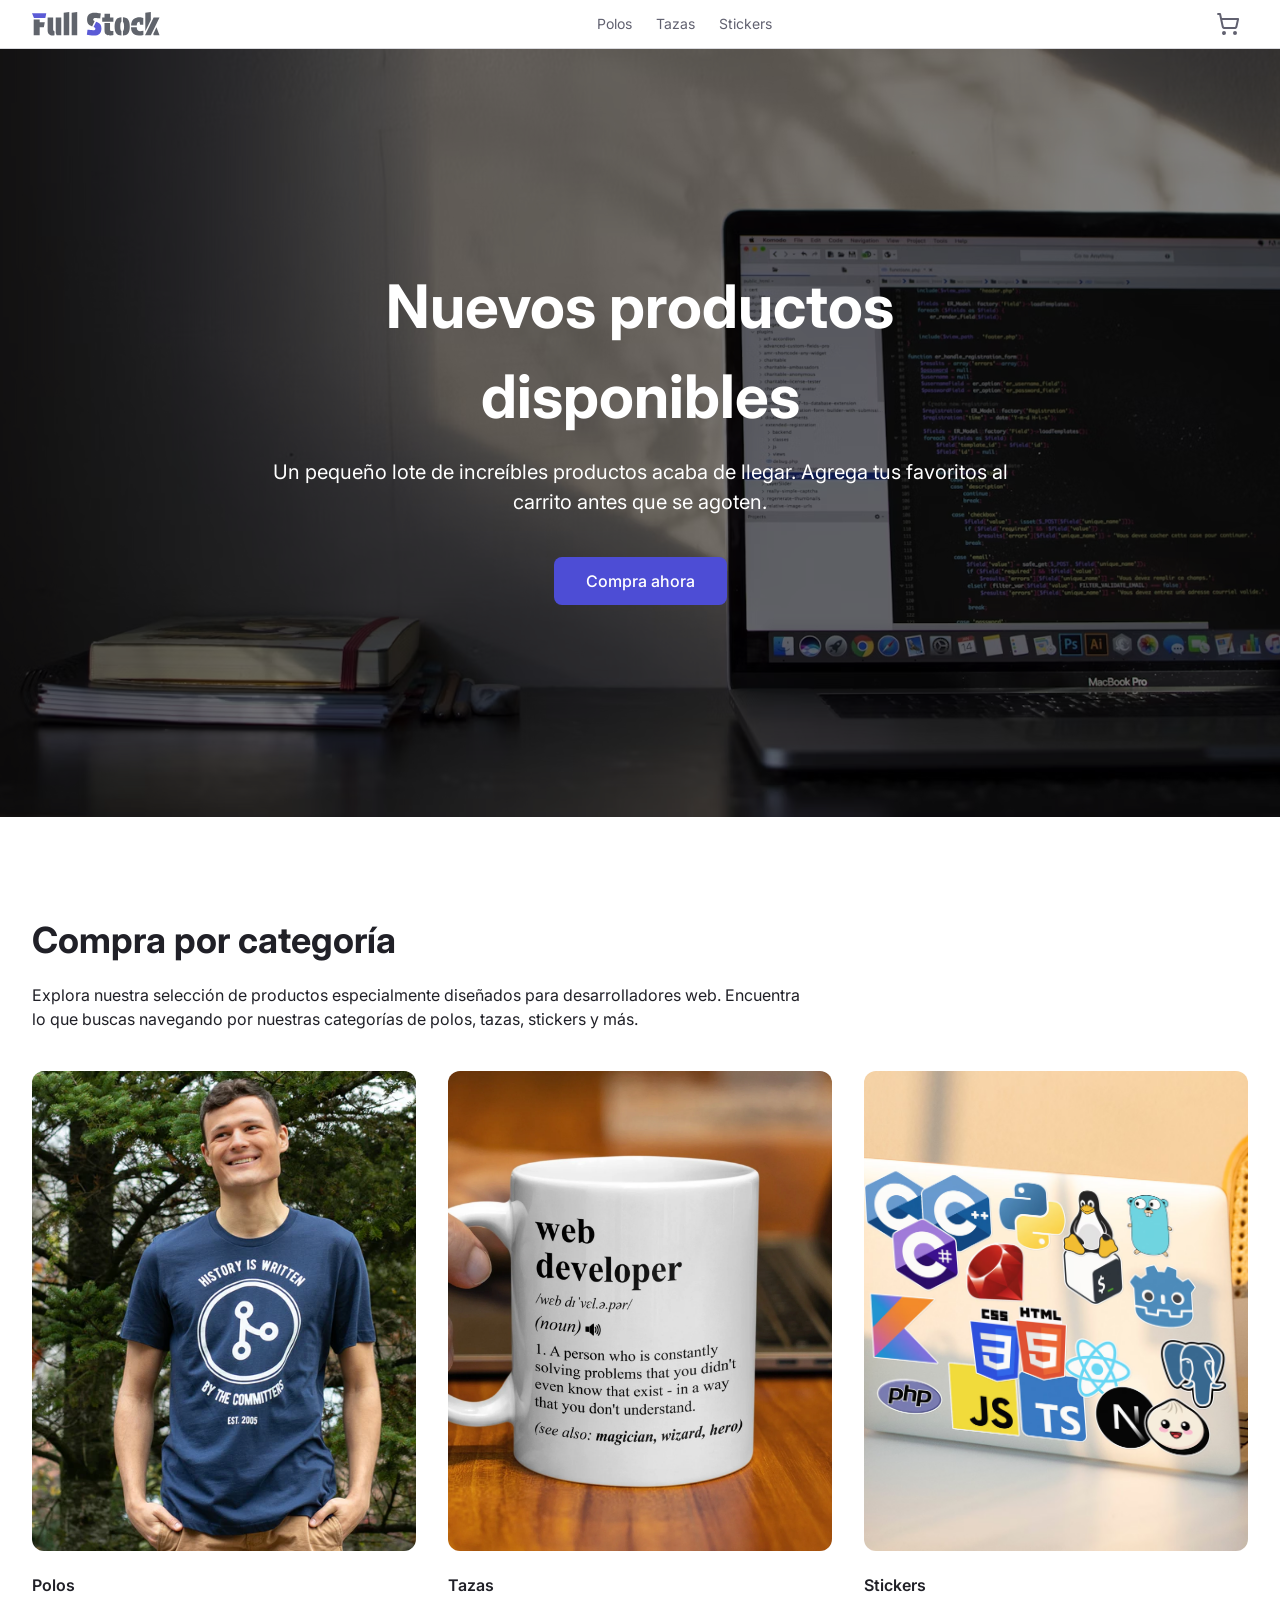
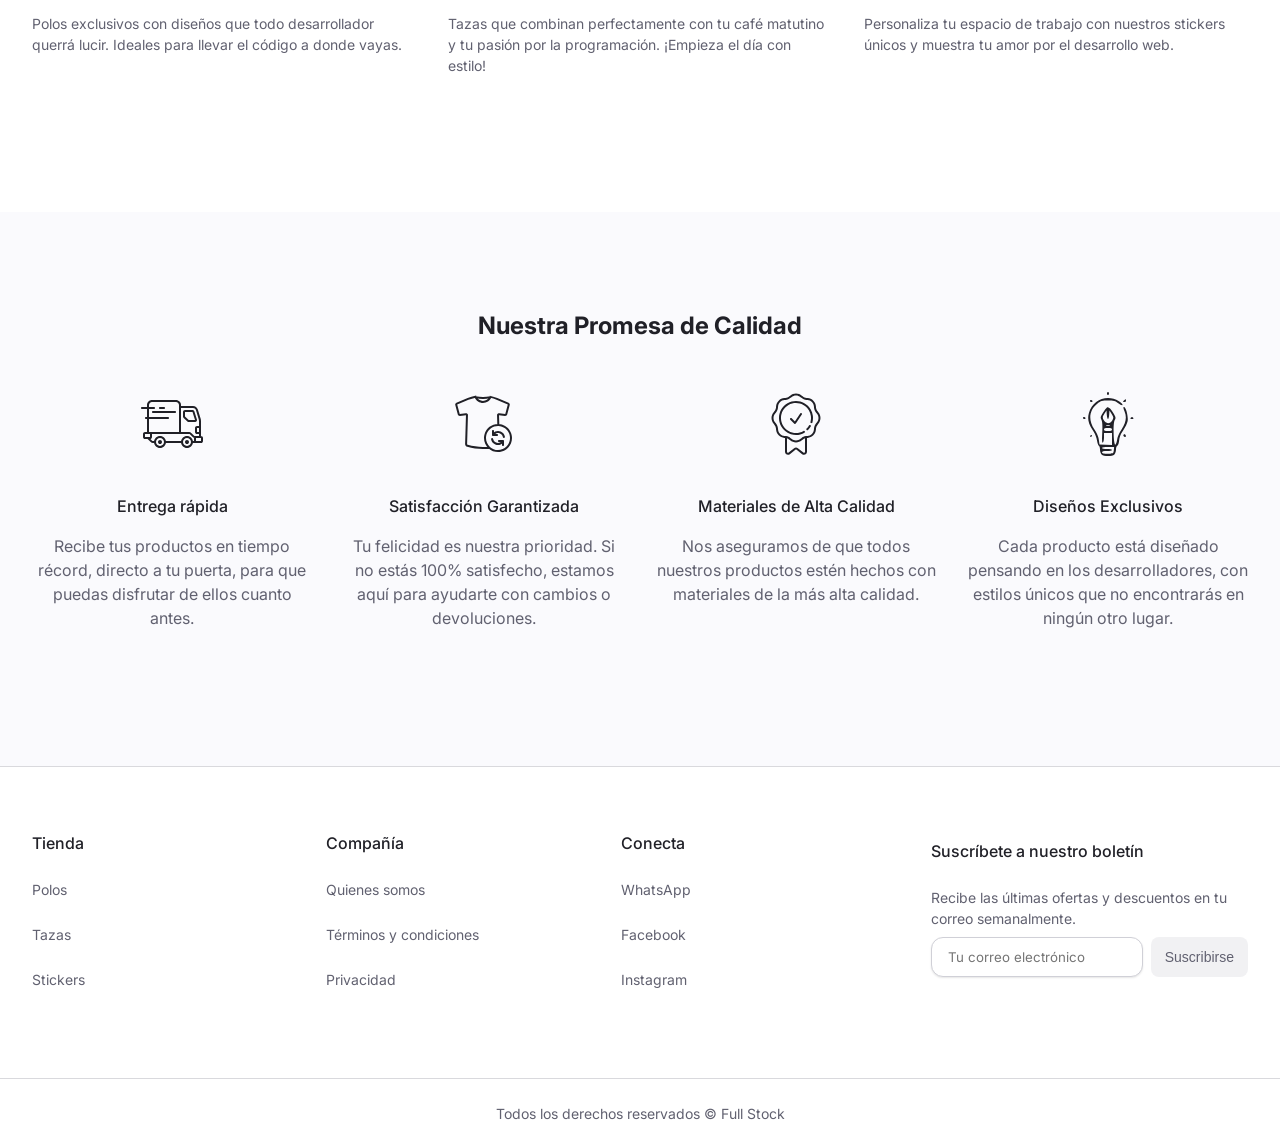
==== commit 05de1387: "Termina refactorizacion de index y paginas con contenido - Agrega logo como un ancla hacia home (ind" ====
--- a/index.html
+++ b/index.html
@@ -16,39 +16,40 @@
   </head>
   <body>
     <header class="header">
-      <div class="logo-container">
-        <img
-          class="header__logo"
-          src="./images/Full Stock.svg"
-          alt="Logo de FullStock"
-          width="128"
-        />
+      <div class="container container--header">
+        <a class="logo-container" href="./index.html">
+          <img
+            class="header__logo"
+            src="./images/Full Stock.svg"
+            alt="Logo de FullStock"
+            width="128"
+          />
+        </a>
+        <nav class="header__nav">
+          <ul class="header__links">
+            <li class="header__link header__link--polos">Polos</li>
+            <li class="header__link header__link--tazas">Tazas</li>
+            <li class="header__link header__link--stickers">Stickers</li>
+          </ul>
+        </nav>
+        <button class="button button--ghost button--xl-icon">
+          <svg
+            width="24"
+            height="24"
+            viewBox="0 0 24 24"
+            fill="none"
+            xmlns="http://www.w3.org/2000/svg"
+          >
+            <path
+              d="M2.05005 2.05005H4.05005L6.71005 14.47C6.80763 14.9249 7.06072 15.3315 7.42576 15.6199C7.7908 15.9083 8.24495 16.0604 8.71005 16.05H18.49C18.9452 16.0493 19.3865 15.8933 19.7411 15.6079C20.0956 15.3224 20.3422 14.9246 20.4401 14.48L22.09 7.05005H5.12005M9 21C9 21.5523 8.55228 22 8 22C7.44772 22 7 21.5523 7 21C7 20.4477 7.44772 20 8 20C8.55228 20 9 20.4477 9 21ZM20 21C20 21.5523 19.5523 22 19 22C18.4477 22 18 21.5523 18 21C18 20.4477 18.4477 20 19 20C19.5523 20 20 20.4477 20 21Z"
+              stroke="currentColor"
+              stroke-width="2"
+              stroke-linecap="round"
+              stroke-linejoin="round"
+            />
+          </svg>
+        </button>
       </div>
-      <nav class="header__nav">
-        <ul class="header__links">
-          <li class="header__link header__link--polos">Polos</li>
-          <li class="header__link header__link--tazas">Tazas</li>
-          <li class="header__link header__link--stickers">Stickers</li>
-        </ul>
-      </nav>
-      <!-- <span class="header__cart"></span> -->
-      <button class="button button--ghost button--xl-icon">
-        <svg
-          width="24"
-          height="24"
-          viewBox="0 0 24 24"
-          fill="none"
-          xmlns="http://www.w3.org/2000/svg"
-        >
-          <path
-            d="M2.05005 2.05005H4.05005L6.71005 14.47C6.80763 14.9249 7.06072 15.3315 7.42576 15.6199C7.7908 15.9083 8.24495 16.0604 8.71005 16.05H18.49C18.9452 16.0493 19.3865 15.8933 19.7411 15.6079C20.0956 15.3224 20.3422 14.9246 20.4401 14.48L22.09 7.05005H5.12005M9 21C9 21.5523 8.55228 22 8 22C7.44772 22 7 21.5523 7 21C7 20.4477 7.44772 20 8 20C8.55228 20 9 20.4477 9 21ZM20 21C20 21.5523 19.5523 22 19 22C18.4477 22 18 21.5523 18 21C18 20.4477 18.4477 20 19 20C19.5523 20 20 20.4477 20 21Z"
-            stroke="currentColor"
-            stroke-width="2"
-            stroke-linecap="round"
-            stroke-linejoin="round"
-          />
-        </svg>
-      </button>
     </header>
 
     <main>
--- a/css/index.css
+++ b/css/index.css
@@ -27,6 +27,7 @@
 @import url('3_components/links-group.css');
 @import url('3_components/input.css');
 @import url('3_components/newsletter-form.css');
+@import url('3_components/content.css');
 
 
 @import url('3_components/button.css');
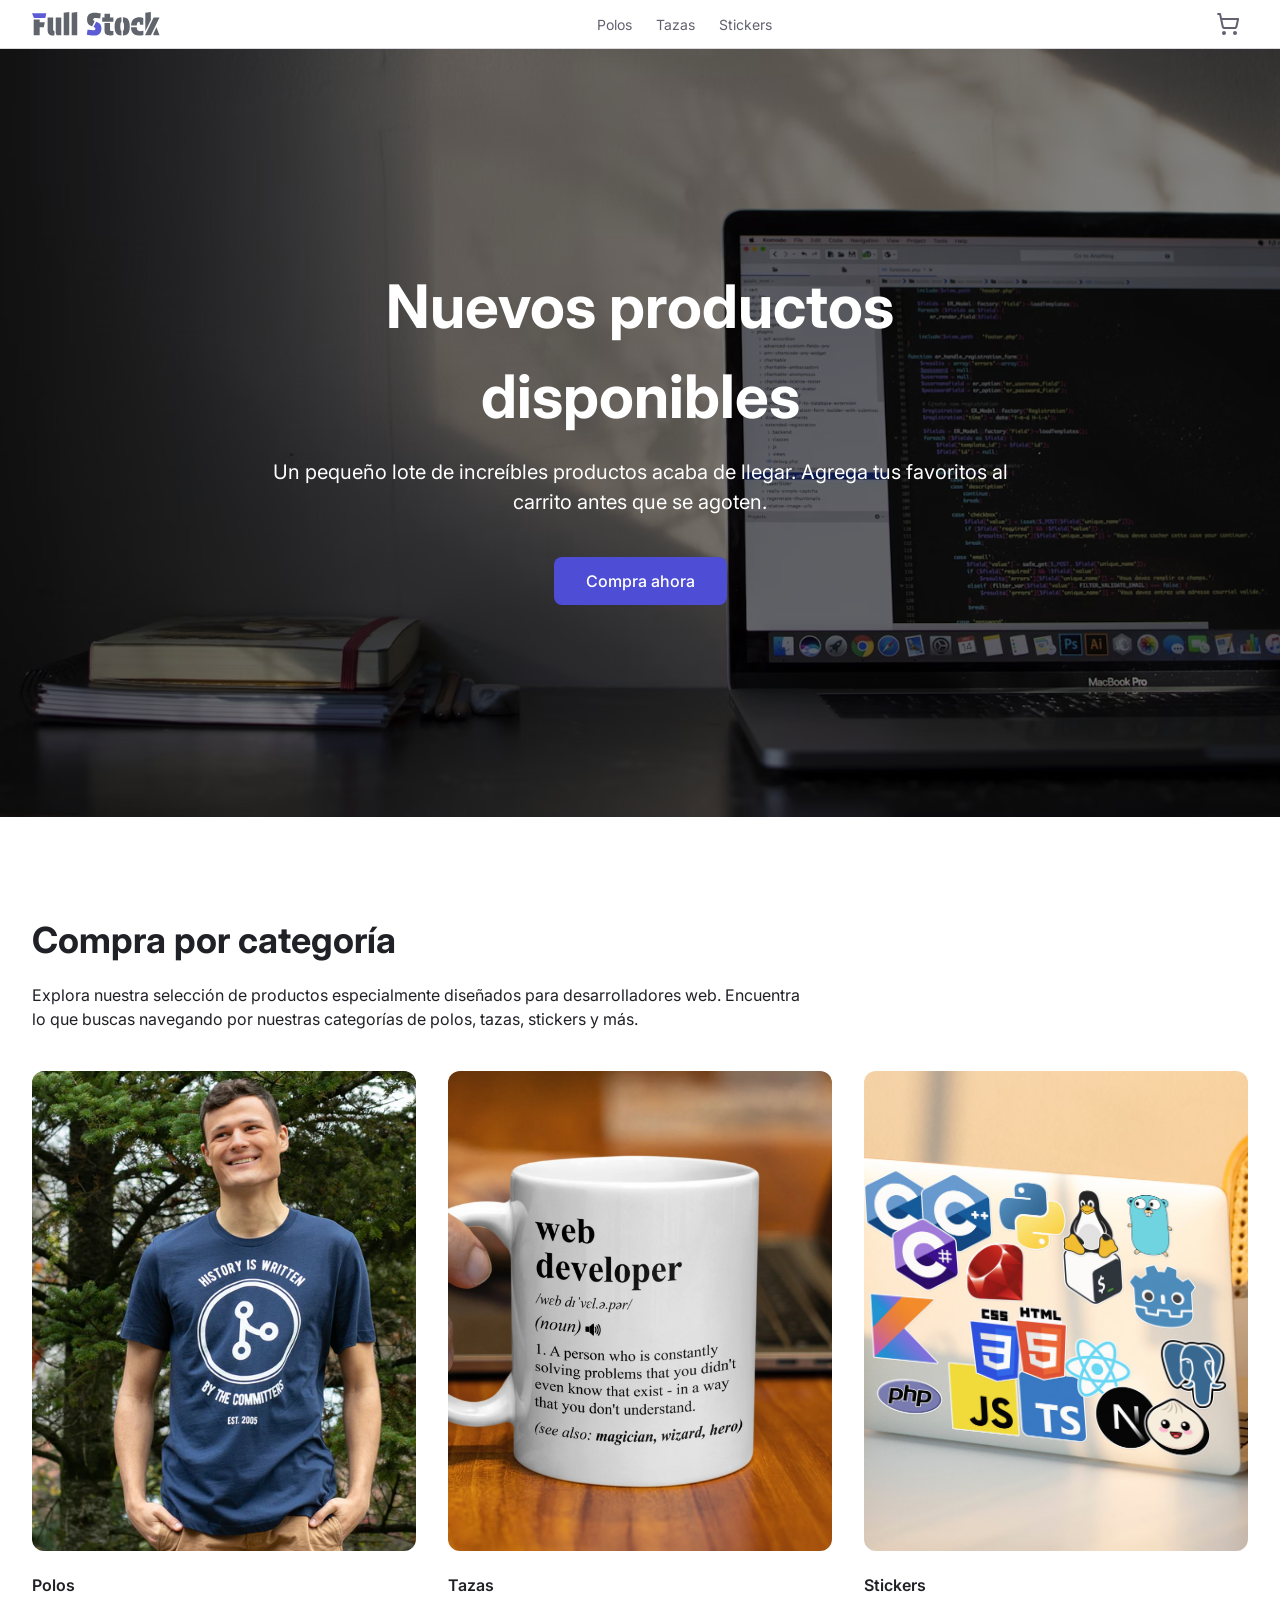
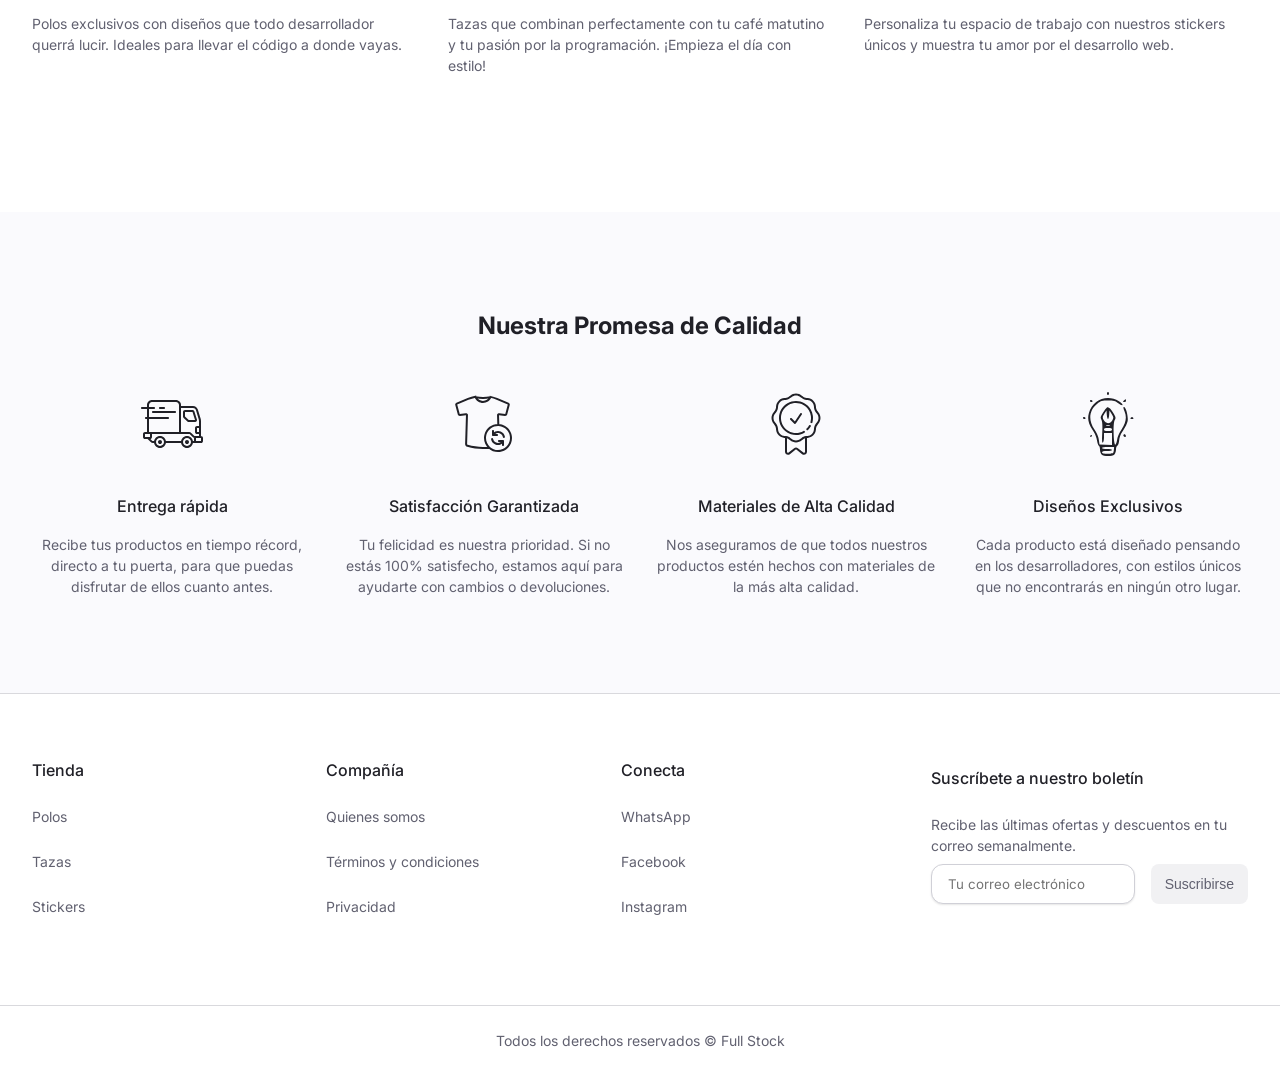
==== commit dc532689: "Agrega fotos de polos, pagina de polos (category-catalog.html)" ====
--- a/index.html
+++ b/index.html
@@ -12,7 +12,6 @@
     />
 
     <link rel="stylesheet" href="./css/index.css" />
-    <title>Home</title>
   </head>
   <body>
     <header class="header">
@@ -27,9 +26,15 @@
         </a>
         <nav class="header__nav">
           <ul class="header__links">
-            <li class="header__link header__link--polos">Polos</li>
-            <li class="header__link header__link--tazas">Tazas</li>
-            <li class="header__link header__link--stickers">Stickers</li>
+            <li class="header__item header__item--polos">
+              <a href="./category-catalog.html" class="header__link">Polos</a>
+            </li>
+            <li class="header__item header__item--tazas">
+              <a href="./tazas.html" class="header__link">Tazas</a>
+            </li>
+            <li class="header__item header__item--stickers">
+              <a href="./stickers.html" class="header__link">Stickers</a>
+            </li>
           </ul>
         </nav>
         <button class="button button--ghost button--xl-icon">
@@ -60,7 +65,7 @@
             Un pequeño lote de increíbles productos acaba de llegar. Agrega tus
             favoritos al carrito antes que se agoten.
           </p>
-          <a class="button button--xl" href="#">Compra ahora</a>
+          <a class="button button--xl" href="./polos.html">Compra ahora</a>
         </div>
       </section>
       <section class="section categories">
@@ -216,9 +221,11 @@
           <div class="footer__nav-column">
             <h4 class="footer__nav-title">Tienda</h4>
             <ul class="footer__links">
-              <li class="footer__link"><a href="#">Polos</a></li>
-              <li class="footer__link"><a href="#">Tazas</a></li>
-              <li class="footer__link"><a href="#">Stickers</a></li>
+              <li class="footer__link"><a href="./polos.html">Polos</a></li>
+              <li class="footer__link"><a href="./tazas.html">Tazas</a></li>
+              <li class="footer__link">
+                <a href="./stickers.html">Stickers</a>
+              </li>
             </ul>
           </div>
 
@@ -252,14 +259,19 @@
           <p class="footer__copy">
             Recibe las últimas ofertas y descuentos en tu correo semanalmente.
           </p>
-          <form class="footer__input-container">
-            <label for="footer-input" class="sr-only">Correo electrónico</label>
-            <input
-              type="email"
-              class="footer__boletin-input"
-              id="footer-input"
-              placeholder="Tu correo electrónico"
-            />
+          <form class="form form--footer-newsletter">
+            <div class="footer__input-container">
+              <label for="footer__input-email" class="sr-only"
+                >Correo electrónico</label
+              >
+              <input
+                type="email"
+                class="input input--footer-newsletter"
+                id="footer__input-email"
+                name="footer__input-email"
+                placeholder="Tu correo electrónico"
+              />
+            </div>
             <button class="button button--lg button--secondary">
               Suscribirse
             </button>
--- a/css/index.css
+++ b/css/index.css
@@ -9,6 +9,7 @@
 @import url('2_layout/container.css');
 @import url('2_layout/section.css');
 @import url('2_layout/section-sm.css');
+@import url('2_layout/sidebar-layout.css');
 
 /* 3. Components */
 @import url('3_components/header.css');
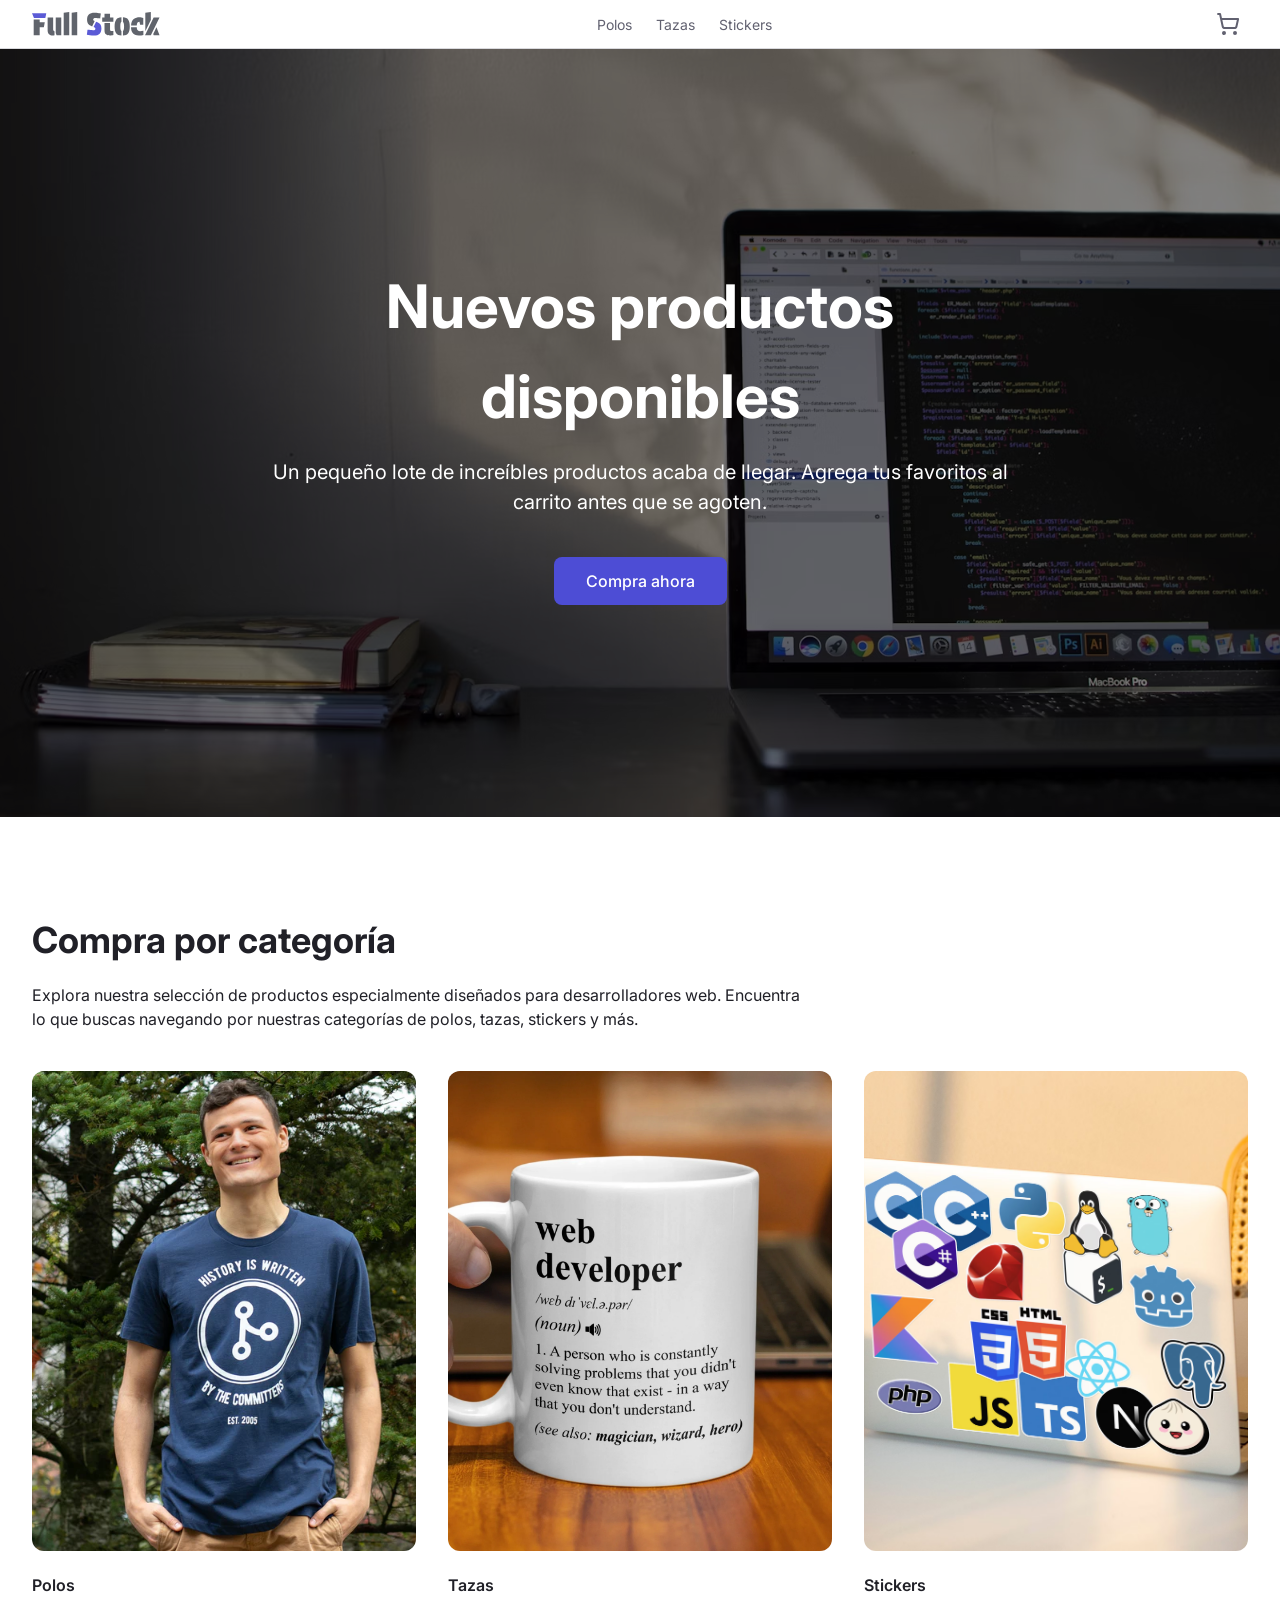
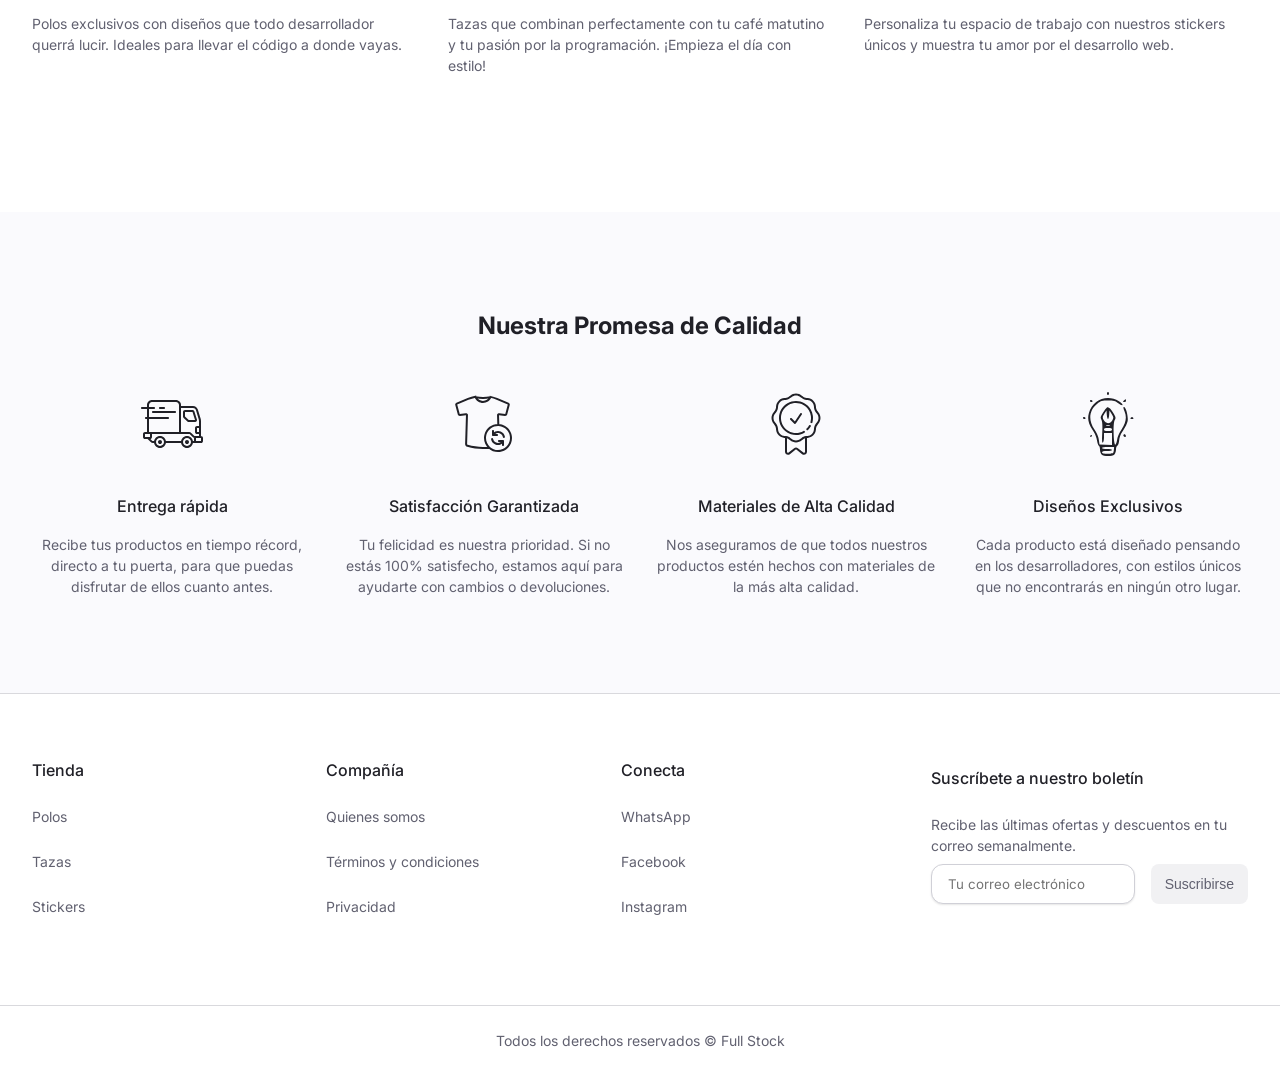
==== commit aefdfc62: "Agrega cart.html y estilos (falta tablet y desktop) y animaciones a texto y botones del hero (slide " ====
--- a/index.html
+++ b/index.html
@@ -65,7 +65,7 @@
             Un pequeño lote de increíbles productos acaba de llegar. Agrega tus
             favoritos al carrito antes que se agoten.
           </p>
-          <a class="button button--xl" href="./polos.html">Compra ahora</a>
+          <a class="button button--xl button--hero" href="./polos.html">Compra ahora</a>
         </div>
       </section>
       <section class="section categories">
--- a/css/index.css
+++ b/css/index.css
@@ -30,8 +30,14 @@
 @import url('3_components/newsletter-form.css');
 @import url('3_components/content.css');
 
+@import url('3_components/product-detail.css');
+@import url('3_components/cart.css');
 
 @import url('3_components/button.css');
 
+@import url('3_components/price-filter.css');
+@import url('3_components/products-grid.css');
+@import url('3_components/product.css');
+
 /* 4. Utilities */
 @import url('4_utilities/utilities.css');
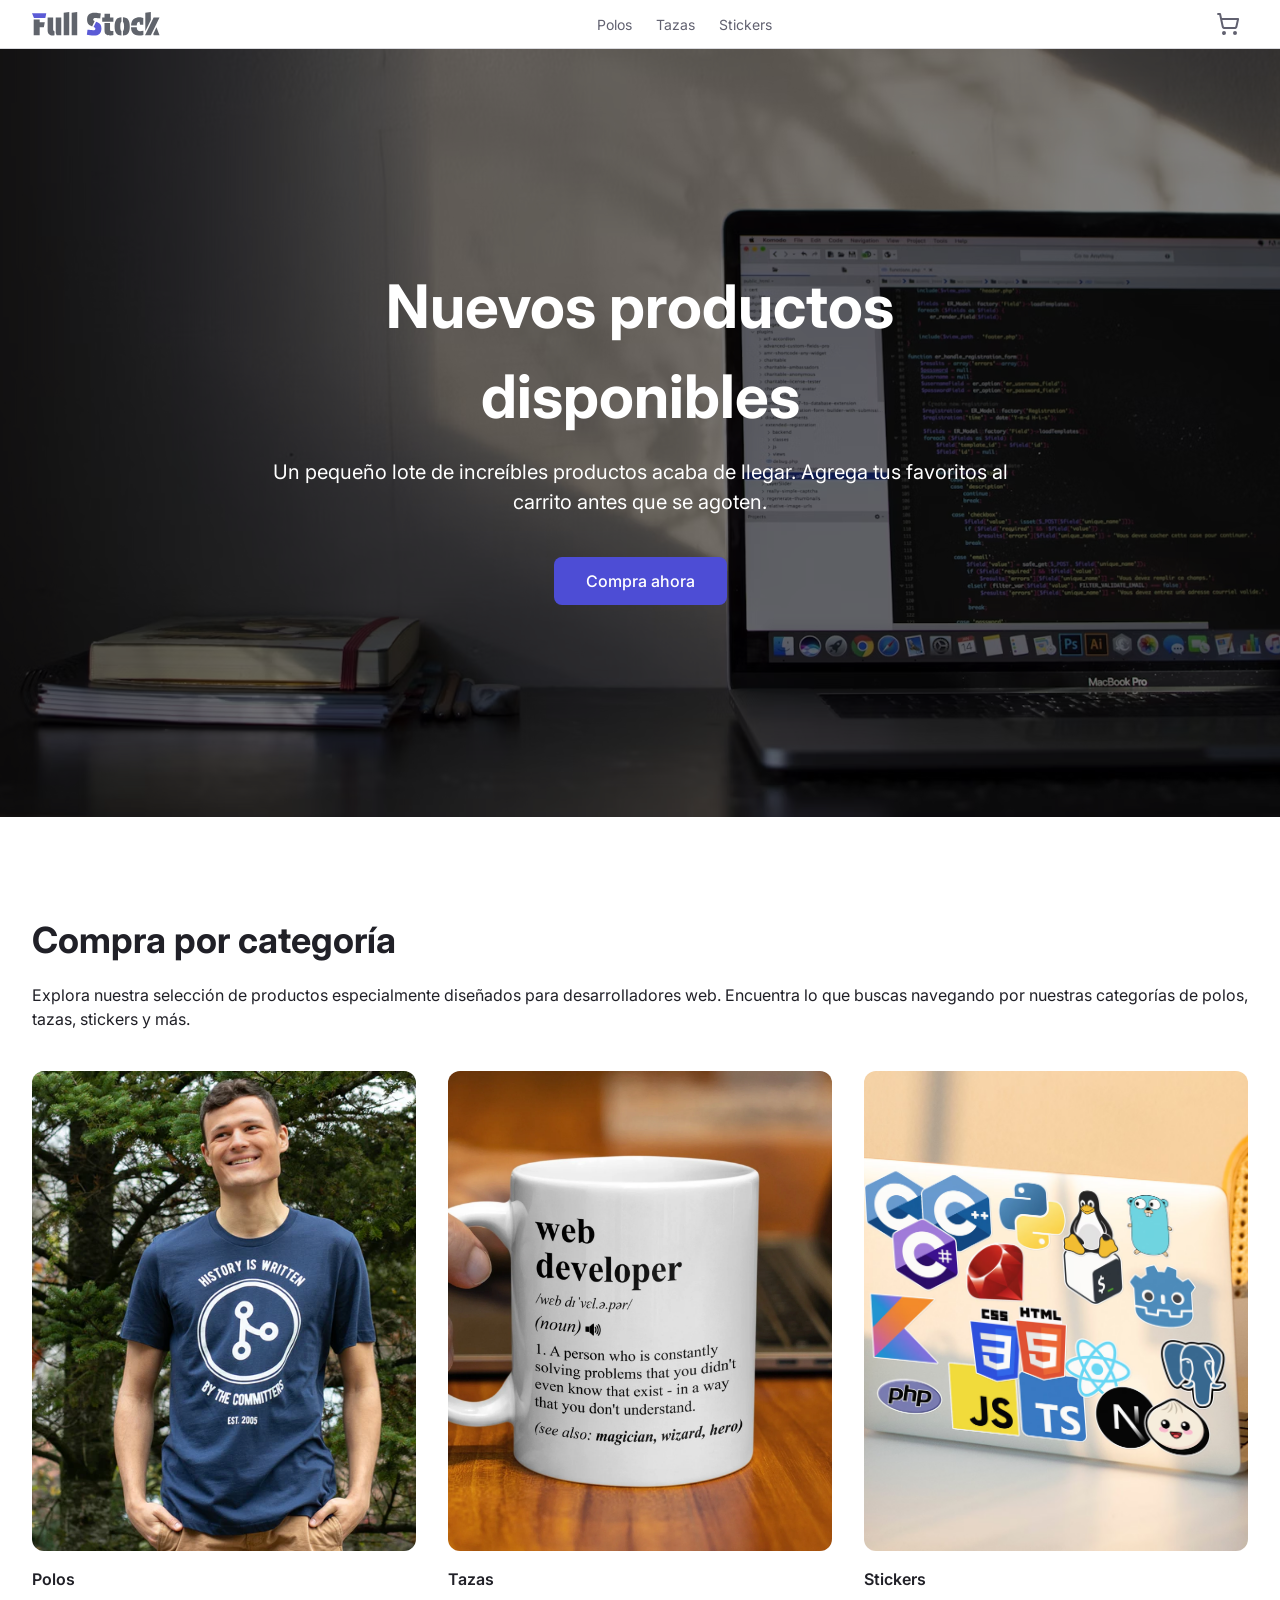
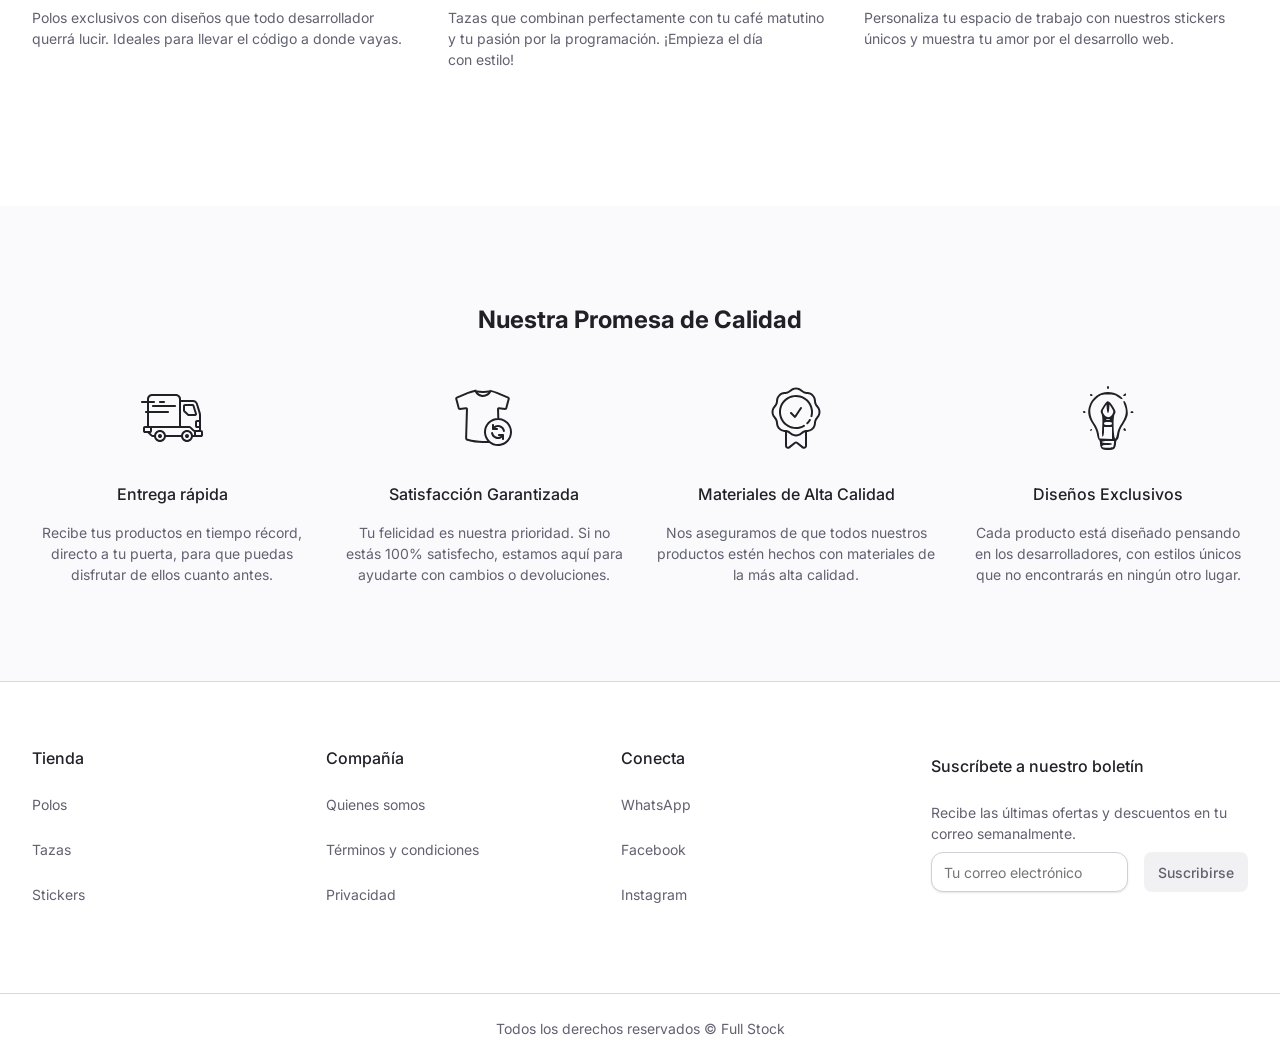
==== commit 3c7d8fbe: "Refactoriza estilos tipograficos creando tokens y utilities/typography.css para tipografia" ====
--- a/index.html
+++ b/index.html
@@ -13,7 +13,7 @@
 
     <link rel="stylesheet" href="./css/index.css" />
   </head>
-  <body>
+  <body class="vertical-page-layout">
     <header class="header">
       <div class="container container--header">
         <a class="logo-container" href="./index.html">
--- a/css/index.css
+++ b/css/index.css
@@ -6,6 +6,7 @@
 @import url('1_foundation/global.css');
 
 /* 2. Layout */
+@import url('2_layout/vertical-page-layout.css');
 @import url('2_layout/container.css');
 @import url('2_layout/section.css');
 @import url('2_layout/section-sm.css');
@@ -26,18 +27,28 @@
 
 @import url('3_components/footer.css');
 @import url('3_components/links-group.css');
-@import url('3_components/input.css');
 @import url('3_components/newsletter-form.css');
 @import url('3_components/content.css');
 
 @import url('3_components/product-detail.css');
-@import url('3_components/cart.css');
-
-@import url('3_components/button.css');
-
 @import url('3_components/price-filter.css');
 @import url('3_components/products-grid.css');
 @import url('3_components/product.css');
 
+@import url('3_components/cart.css');
+
+@import url('3_components/checkout.css');
+@import url('3_components/checkout-form.css');
+@import url('3_components/fieldset.css'); /* Extra but necessary because is used on different pages */
+@import url('3_components/select.css');
+
+@import url('3_components/form-field.css');
+@import url('3_components/input.css');
+
+@import url('3_components/order-confirmation.css');
+
+@import url('3_components/button.css');
+
 /* 4. Utilities */
 @import url('4_utilities/utilities.css');
+@import url('4_utilities/typography.css');
